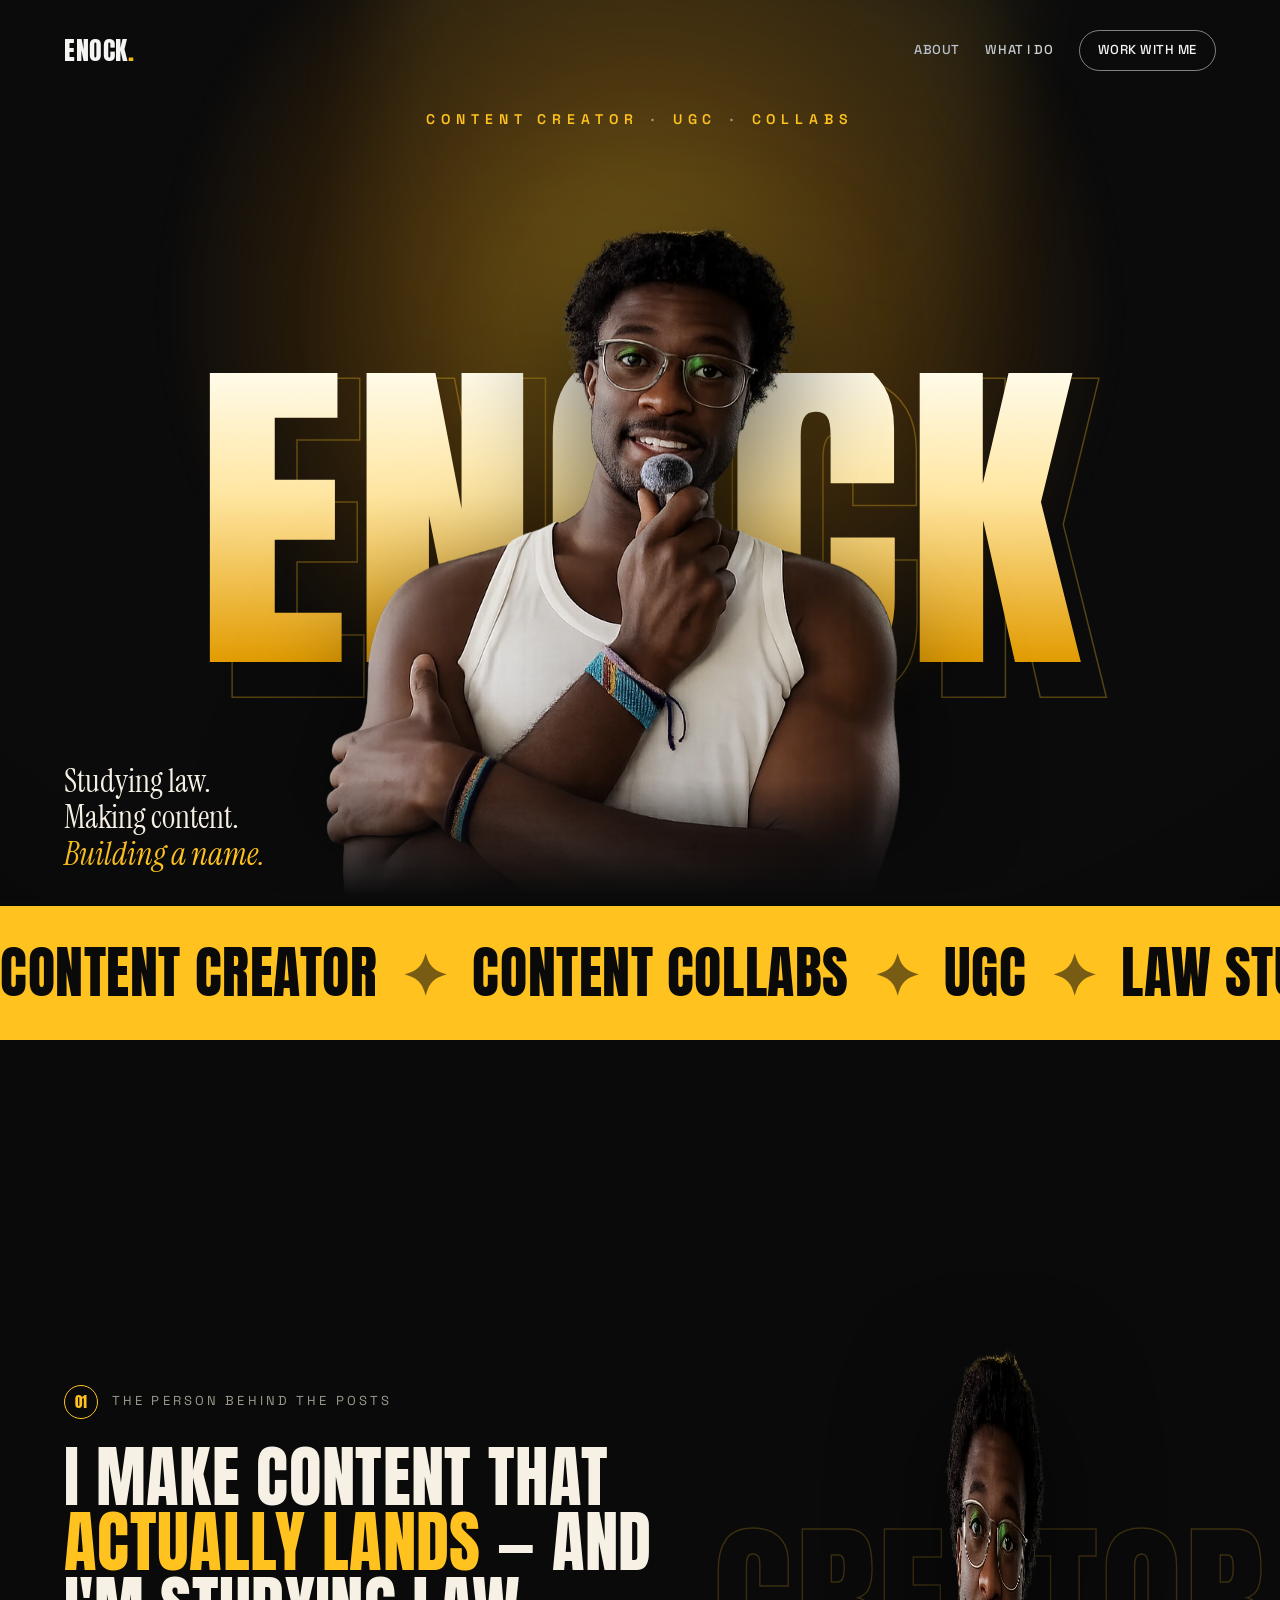
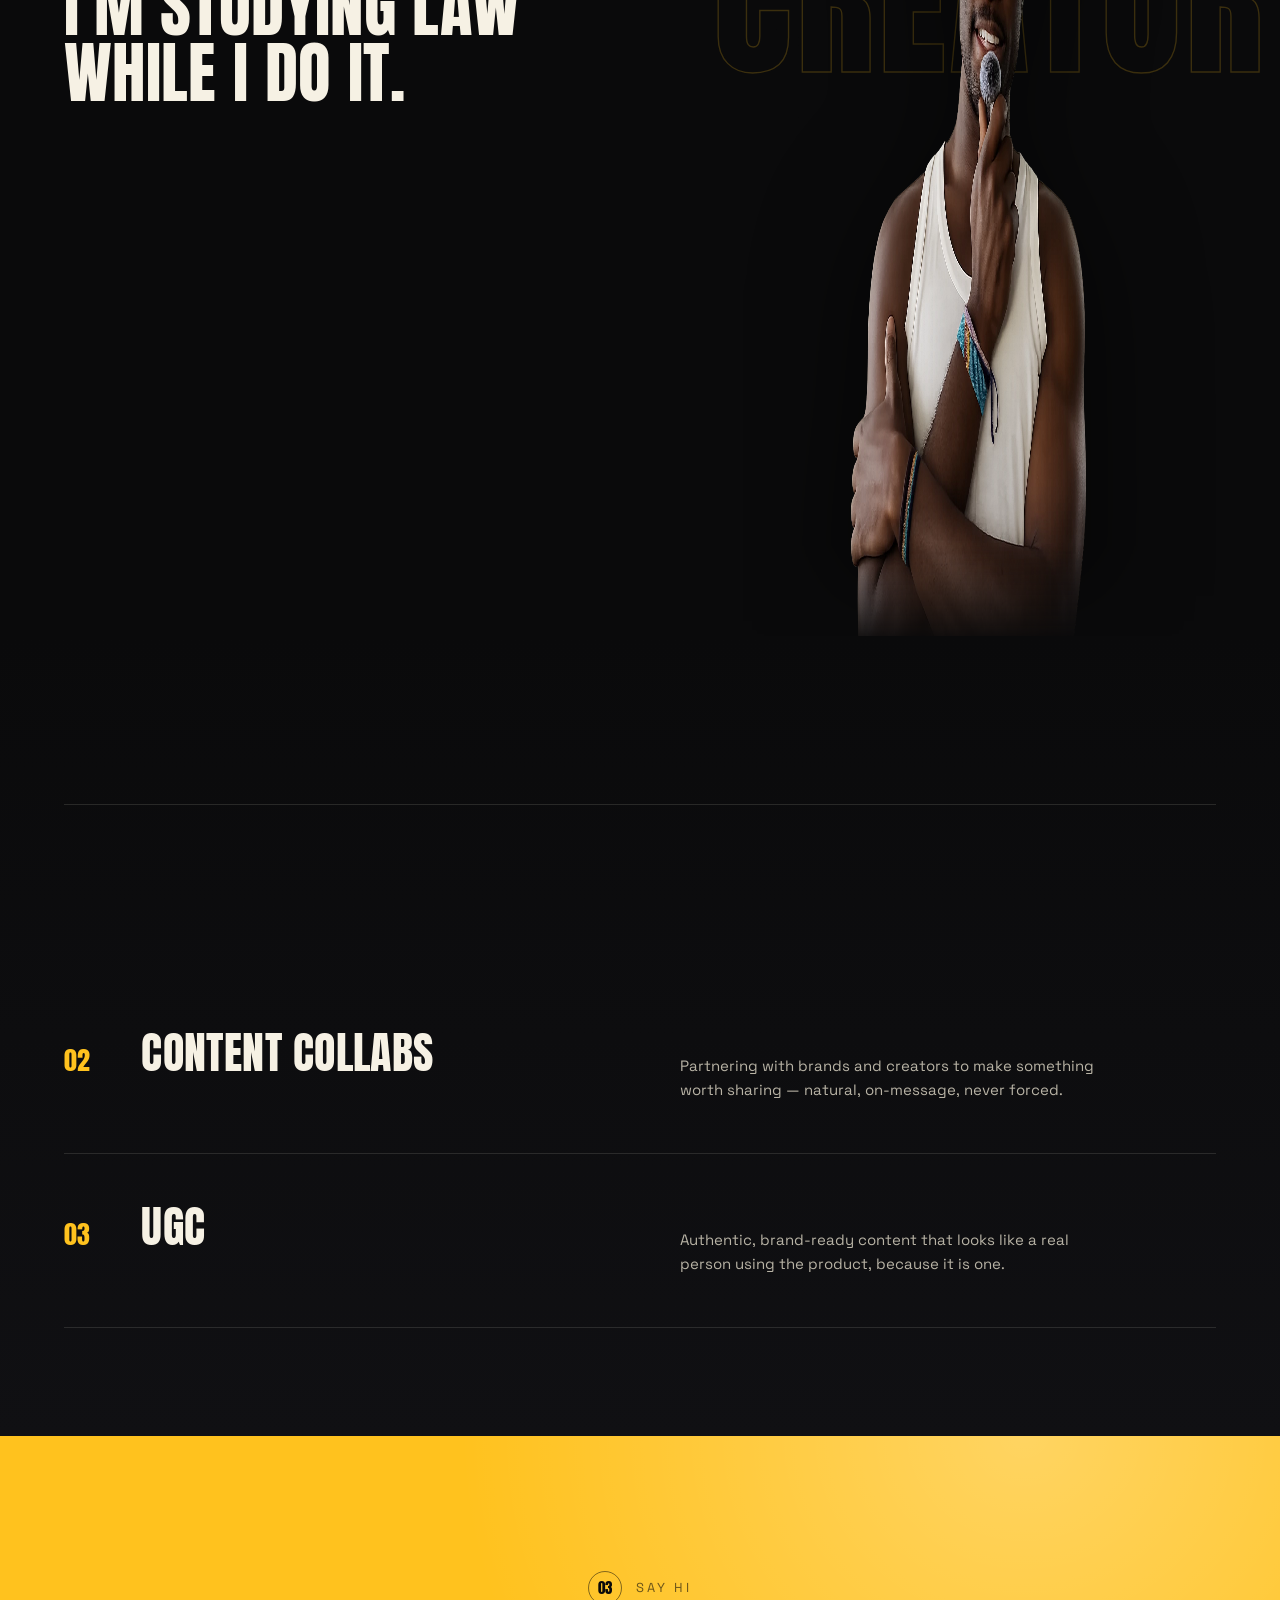
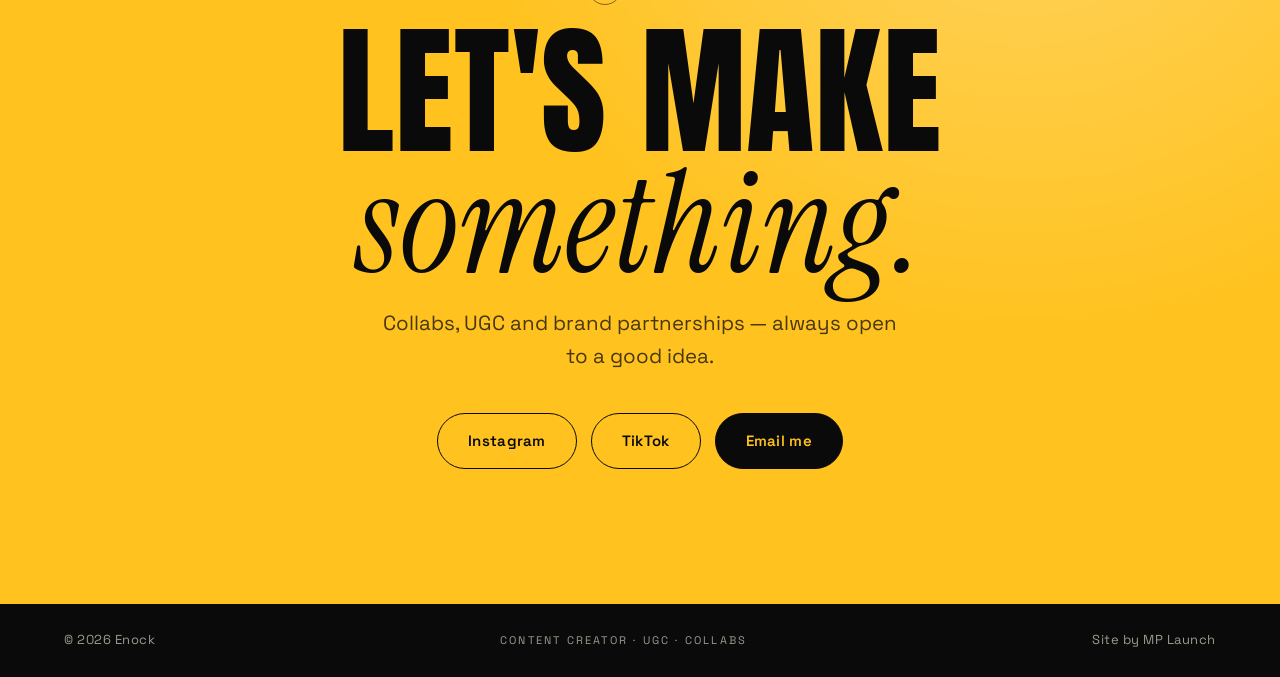
==== index.html @ 8fc428c4 "Enock personal brand site — premium yellow, cutout-overlay hero One-page creator site (content creat" ====
<!doctype html>
<html lang="en">
<head>
  <meta charset="utf-8" />
  <meta name="viewport" content="width=device-width, initial-scale=1" />
  <title>Enock — Content Creator · UGC · Collabs</title>
  <meta name="description" content="Enock — content creator, UGC and brand collaborations. Law student by discipline, creator by instinct. Content built to stop the scroll." />
  <meta name="theme-color" content="#0A0A0B" />
  <script>
    (function(d){ d.classList.add('js');
      if (matchMedia('(prefers-reduced-motion:reduce)').matches) d.classList.add('no-motion');
    })(document.documentElement);
  </script>

  <!-- Open Graph / social preview -->
  <meta property="og:type" content="website" />
  <meta property="og:title" content="Enock — Content Creator · UGC · Collabs" />
  <meta property="og:description" content="Law student by discipline. Creator by instinct. Content built to stop the scroll." />
  <meta property="og:image" content="assets/og.jpg" />
  <meta name="twitter:card" content="summary_large_image" />
  <meta name="twitter:title" content="Enock — Content Creator · UGC · Collabs" />
  <meta name="twitter:description" content="Law student by discipline. Creator by instinct." />
  <meta name="twitter:image" content="assets/og.jpg" />

  <link rel="icon" href="data:image/svg+xml,%3Csvg xmlns='http://www.w3.org/2000/svg' viewBox='0 0 100 100'%3E%3Crect width='100' height='100' rx='22' fill='%23FFC21E'/%3E%3Ctext x='50' y='74' font-family='Arial Black,Arial' font-size='68' font-weight='900' text-anchor='middle' fill='%230A0A0B'%3EE%3C/text%3E%3C/svg%3E" />

  <link rel="stylesheet" href="styles.css" />
</head>
<body>
  <!-- grain + vignette overlays -->
  <div class="grain" aria-hidden="true"></div>
  <div class="vignette" aria-hidden="true"></div>
  <div class="cursor-glow" aria-hidden="true"></div>

  <!-- NAV -->
  <header class="nav">
    <a class="nav__brand" href="#top" aria-label="Enock — home">Enock<span>.</span></a>
    <nav class="nav__links" aria-label="Primary">
      <a href="#about">About</a>
      <a href="#work">What I do</a>
      <a href="#contact" class="nav__cta">Work with me</a>
    </nav>
  </header>

  <main id="top">

    <!-- HERO -->
    <section class="hero" aria-label="Intro">
      <div class="hero__glow" aria-hidden="true"></div>
      <div class="hero__shaft" aria-hidden="true"></div>

      <p class="hero__kicker" data-reveal>Content Creator <i>·</i> UGC <i>·</i> Collabs</p>

      <div class="hero__stage">
        <h1 class="hero__name" aria-label="Enock">
          <span class="hero__name-echo" aria-hidden="true">ENOCK</span>
          <span class="hero__name-main">ENOCK</span>
        </h1>
        <img class="hero__cut" src="assets/enock.webp" alt="Enock, content creator, holding a microphone"
             width="1536" height="1024" fetchpriority="high" decoding="async" />
      </div>

      <div class="hero__foot">
        <p class="hero__tag" data-reveal>
          Studying law. Making content.<br /><em>Building a name.</em>
        </p>
        <a class="hero__scroll" href="#about" data-reveal>
          <span>Scroll</span>
          <svg viewBox="0 0 24 40" fill="none" aria-hidden="true"><rect x="1" y="1" width="22" height="38" rx="11" stroke="currentColor" stroke-width="1.5"/><circle class="hero__scroll-dot" cx="12" cy="11" r="3" fill="currentColor"/></svg>
        </a>
      </div>
    </section>

    <!-- MARQUEE BAND (full yellow) -->
    <section class="band" aria-hidden="true">
      <div class="band__track">
        <span>Content Creator <b>✦</b> Content Collabs <b>✦</b> UGC <b>✦</b> Law Student <b>✦</b> </span>
        <span>Content Creator <b>✦</b> Content Collabs <b>✦</b> UGC <b>✦</b> Law Student <b>✦</b> </span>
      </div>
    </section>

    <!-- ABOUT -->
    <section class="about" id="about">
      <div class="about__inner">
        <div class="about__copy">
          <p class="eyebrow" data-reveal><span>01</span> The person behind the posts</p>
          <h2 class="h-lead" data-reveal>
            I make content that <span class="hl">actually lands</span> — and I'm studying law while I do it.
          </h2>
          <p class="about__text" data-reveal>
            Short-form that gets watched to the end. Collabs that feel like a genuine
            recommendation, not an ad. UGC that looks native to the feed. That's the lane.
          </p>
          <p class="about__text" data-reveal>
            The law degree keeps me sharp on the detail; the camera keeps it human. Together
            that's a creator who takes the work seriously and still knows how to keep it fun.
          </p>
        </div>

        <div class="about__visual" aria-hidden="true">
          <span class="about__ghost">CREATOR</span>
          <img class="about__cut" src="assets/enock.webp" alt="" width="1536" height="1024" loading="lazy" decoding="async" />
        </div>
      </div>
    </section>

    <!-- WHAT I DO -->
    <section class="work" id="work">
      <p class="eyebrow eyebrow--center" data-reveal><span>02</span> What I do</p>
      <div class="work__list">
        <article class="work__item" data-reveal>
          <span class="work__no">01</span>
          <h3>Content Creation</h3>
          <p>Short-form built to be watched to the end — hook, pace and payoff that fit the platform, not fight it.</p>
        </article>
        <article class="work__item" data-reveal>
          <span class="work__no">02</span>
          <h3>Content Collabs</h3>
          <p>Partnering with brands and creators to make something worth sharing — natural, on-message, never forced.</p>
        </article>
        <article class="work__item" data-reveal>
          <span class="work__no">03</span>
          <h3>UGC</h3>
          <p>Authentic, brand-ready content that looks like a real person using the product, because it is one.</p>
        </article>
      </div>
    </section>

    <!-- CONTACT / CTA -->
    <section class="cta" id="contact">
      <div class="cta__inner">
        <p class="eyebrow eyebrow--dark" data-reveal><span>03</span> Say hi</p>
        <h2 class="cta__head" data-reveal>Let's make<br /><em>something.</em></h2>
        <p class="cta__sub" data-reveal>Collabs, UGC and brand partnerships — always open to a good idea.</p>
        <div class="cta__links" data-reveal>
          <a href="#" data-social="instagram" class="btn">Instagram</a>
          <a href="#" data-social="tiktok" class="btn">TikTok</a>
          <a href="#" data-social="email" class="btn btn--solid">Email me</a>
        </div>
      </div>
    </section>
  </main>

  <footer class="foot">
    <span>© 2026 Enock</span>
    <span class="foot__mid">Content Creator · UGC · Collabs</span>
    <a href="https://mplaunch.com.au" target="_blank" rel="noopener">Site by MP Launch</a>
  </footer>

  <script src="assets/vendor/lenis.min.js" defer></script>
  <script src="assets/vendor/gsap.min.js" defer></script>
  <script src="assets/vendor/ScrollTrigger.min.js" defer></script>
  <script src="main.js" defer></script>
</body>
</html>
---- styles.css ----
/* ============================================================
   ENOCK — personal brand · premium yellow
   ============================================================ */
@font-face{ font-family:"Anton"; font-style:normal; font-weight:400; font-display:swap;
  src:url("assets/fonts/anton-400.woff2") format("woff2"); }
@font-face{ font-family:"Space Grotesk"; font-style:normal; font-weight:400; font-display:swap;
  src:url("assets/fonts/spacegrotesk-400.woff2") format("woff2"); }
@font-face{ font-family:"Space Grotesk"; font-style:normal; font-weight:500; font-display:swap;
  src:url("assets/fonts/spacegrotesk-500.woff2") format("woff2"); }
@font-face{ font-family:"Space Grotesk"; font-style:normal; font-weight:600; font-display:swap;
  src:url("assets/fonts/spacegrotesk-600.woff2") format("woff2"); }
@font-face{ font-family:"Space Grotesk"; font-style:normal; font-weight:700; font-display:swap;
  src:url("assets/fonts/spacegrotesk-700.woff2") format("woff2"); }
@font-face{ font-family:"Instrument Serif"; font-style:normal; font-weight:400; font-display:swap;
  src:url("assets/fonts/instrumentserif-400.woff2") format("woff2"); }
@font-face{ font-family:"Instrument Serif"; font-style:italic; font-weight:400; font-display:swap;
  src:url("assets/fonts/instrumentserif-400-italic.woff2") format("woff2"); }

:root{
  --ink:      #0A0A0B;
  --ink-2:    #101013;
  --ink-3:    #17171b;
  --yellow:   #FFC21E;   /* premium gold-yellow */
  --yellow-2: #FFB300;
  --yellow-deep:#E29A00;
  --yellow-bright:#FFD84D;
  --cream:    #F6F1E4;
  --muted:    #9d998c;
  --line:     rgba(246,241,228,.12);

  --edge: clamp(20px, 5vw, 80px);
  --maxw: 1320px;

  --ease: cubic-bezier(.22,.61,.36,1);
}

*{ box-sizing:border-box; margin:0; padding:0; }
html{ -webkit-text-size-adjust:100%; }
html, body{ background:var(--ink); color:var(--cream); }
body{
  font-family:"Space Grotesk", system-ui, sans-serif;
  font-size:clamp(15px,1.05vw,17px);
  line-height:1.6;
  overflow-x:hidden;
  -webkit-font-smoothing:antialiased;
  text-rendering:optimizeLegibility;
}
img{ max-width:100%; display:block; }
a{ color:inherit; text-decoration:none; }
::selection{ background:var(--yellow); color:var(--ink); }

/* Lenis */
html.lenis, html.lenis body{ height:auto; }
.lenis.lenis-smooth{ scroll-behavior:auto !important; }
.lenis.lenis-stopped{ overflow:clip; }

/* ---------- overlays ---------- */
.grain{
  position:fixed; inset:0; z-index:60; pointer-events:none;
  opacity:.06; mix-blend-mode:overlay;
  background-image:url("data:image/svg+xml,%3Csvg xmlns='http://www.w3.org/2000/svg' width='160' height='160'%3E%3Cfilter id='n'%3E%3CfeTurbulence type='fractalNoise' baseFrequency='.85' numOctaves='2' stitchTiles='stitch'/%3E%3C/filter%3E%3Crect width='100%25' height='100%25' filter='url(%23n)'/%3E%3C/svg%3E");
}
.vignette{
  position:fixed; inset:0; z-index:59; pointer-events:none;
  background:radial-gradient(120% 120% at 50% 40%, transparent 55%, rgba(0,0,0,.55) 100%);
}
.cursor-glow{
  position:fixed; top:0; left:0; z-index:58; pointer-events:none;
  width:26px; height:26px; margin:-13px 0 0 -13px; border-radius:50%;
  background:radial-gradient(circle, rgba(255,194,30,.55), transparent 70%);
  opacity:0; transition:opacity .4s ease; will-change:transform;
}

/* ---------- NAV ---------- */
.nav{
  position:fixed; top:0; left:0; right:0; z-index:50;
  display:flex; align-items:center; justify-content:space-between;
  padding:clamp(16px,2.4vw,30px) var(--edge);
  mix-blend-mode:difference;
}
.nav__brand{
  font-family:"Anton",sans-serif; font-size:clamp(20px,2vw,26px);
  letter-spacing:.02em; text-transform:uppercase; color:#fff;
}
.nav__brand span{ color:var(--yellow); }
.nav__links{ display:flex; align-items:center; gap:clamp(16px,2vw,34px); }
.nav__links a{
  font-size:13px; font-weight:500; letter-spacing:.04em; color:#fff;
  text-transform:uppercase; opacity:.85; transition:opacity .3s;
}
.nav__links a:hover{ opacity:1; }
.nav__cta{
  border:1px solid rgba(255,255,255,.5); border-radius:100px;
  padding:9px 18px !important; opacity:1 !important;
}
@media (max-width:640px){
  .nav{ padding-left:18px; padding-right:18px; }
  .nav__links a:not(.nav__cta){ display:none; }
  .nav__cta{ padding:7px 15px !important; font-size:11px; }
}

/* ============================================================
   HERO
   ============================================================ */
.hero{
  position:relative; min-height:100svh;
  display:flex; flex-direction:column; align-items:center;
  padding:clamp(90px,12vh,140px) var(--edge) 0;
  overflow:hidden; isolation:isolate;
}
.hero__glow{
  position:absolute; z-index:0; top:34%; left:50%;
  width:min(1100px,120vw); aspect-ratio:1; transform:translate(-50%,-50%);
  background:radial-gradient(circle at 50% 50%,
      rgba(255,194,30,.42) 0%, rgba(255,150,0,.18) 32%, transparent 62%);
  filter:blur(10px); will-change:transform;
}
.hero__shaft{
  position:absolute; z-index:0; top:-10%; left:50%; transform:translateX(-50%) rotate(8deg);
  width:min(620px,70vw); height:120%;
  background:linear-gradient(to bottom, rgba(255,216,77,.10), transparent 70%);
  filter:blur(40px);
}
.hero__kicker{
  position:relative; z-index:6; text-align:center;
  font-size:clamp(11px,1.15vw,14px); letter-spacing:.42em; text-transform:uppercase;
  color:var(--yellow); font-weight:600;
}
.hero__kicker i{ color:var(--muted); font-style:normal; margin:0 .2em; }

/* stage holds the overlap of name + cutout */
.hero__stage{
  position:relative; z-index:2; flex:1; width:100%; max-width:var(--maxw);
  display:flex; align-items:flex-end; justify-content:center;
}
.hero__name{
  position:absolute; z-index:1; inset:0;
  display:grid; place-content:center; text-align:center;
  font-family:"Anton",sans-serif; font-weight:400;
  font-size:clamp(6rem,29vw,25rem); line-height:.78; letter-spacing:.01em;
  white-space:nowrap; pointer-events:none;
}
.hero__name > span{ grid-area:1/1; }
.hero__name-main{
  background:linear-gradient(180deg,#fffbe9 0%, #ffe6a0 42%, var(--yellow-deep) 100%);
  -webkit-background-clip:text; background-clip:text; color:transparent;
}
.hero__name-echo{
  z-index:-1; color:transparent;
  -webkit-text-stroke:1.5px rgba(255,194,30,.30);
  translate:.06em .06em;
}
.hero__cut{
  position:relative; z-index:2; height:min(86svh,780px); width:auto;
  filter:drop-shadow(0 40px 60px rgba(0,0,0,.6));
  -webkit-mask-image:linear-gradient(to bottom, #000 84%, transparent 99%);
          mask-image:linear-gradient(to bottom, #000 84%, transparent 99%);
  will-change:transform;
}

.hero__foot{
  position:absolute; z-index:6; left:0; right:0; bottom:clamp(20px,3.5vh,42px);
  padding:0 var(--edge);
  display:flex; align-items:flex-end; justify-content:space-between; gap:20px;
}
.hero__tag{
  font-family:"Instrument Serif",serif; font-size:clamp(20px,2.5vw,32px);
  line-height:1.15; color:var(--cream); max-width:14ch;
}
.hero__tag em{ color:var(--yellow); font-style:italic; }
.hero__scroll{
  display:flex; flex-direction:column; align-items:center; gap:10px;
  font-size:11px; letter-spacing:.3em; text-transform:uppercase; color:var(--muted);
}
.hero__scroll svg{ width:22px; height:38px; color:var(--yellow); }
.hero__scroll-dot{ animation:scrolldot 1.8s var(--ease) infinite; }
@keyframes scrolldot{ 0%{transform:translateY(0);opacity:1} 70%{transform:translateY(12px);opacity:0} 100%{opacity:0} }
@media (max-width:640px){ .hero__tag{ font-size:20px; } .hero__scroll span{ display:none; } }

/* ============================================================
   MARQUEE BAND
   ============================================================ */
.band{
  position:relative; z-index:3; background:var(--yellow); color:var(--ink);
  padding:clamp(14px,2vw,22px) 0; overflow:hidden;
  border-top:2px solid var(--ink); border-bottom:2px solid var(--ink);
}
.band__track{ display:flex; width:max-content; animation:marq 26s linear infinite; }
.band__track span{
  font-family:"Anton",sans-serif; font-size:clamp(26px,4.4vw,58px);
  text-transform:uppercase; letter-spacing:.01em; padding-right:.35em; white-space:nowrap;
}
.band__track b{ color:var(--ink); opacity:.55; margin:0 .18em; }
@keyframes marq{ to{ transform:translateX(-50%); } }
.band:hover .band__track{ animation-play-state:paused; }

/* ============================================================
   shared type
   ============================================================ */
.eyebrow{
  display:flex; align-items:center; gap:14px;
  font-size:13px; letter-spacing:.24em; text-transform:uppercase; color:var(--muted);
  margin-bottom:26px;
}
.eyebrow span{
  font-family:"Anton",sans-serif; font-size:15px; letter-spacing:0;
  color:var(--yellow); border:1px solid var(--yellow); border-radius:50%;
  width:34px; height:34px; display:grid; place-items:center;
}
.eyebrow--center{ justify-content:center; }
.eyebrow--dark{ color:rgba(10,10,11,.6); }
.eyebrow--dark span{ color:var(--ink); border-color:rgba(10,10,11,.5); }

.h-lead{
  font-family:"Anton",sans-serif; font-weight:400;
  font-size:clamp(2.4rem,5.2vw,5rem); line-height:.98; letter-spacing:.005em;
  text-transform:uppercase;
}
.hl{ color:var(--yellow); }

/* ============================================================
   ABOUT
   ============================================================ */
.about{ position:relative; padding:clamp(70px,11vh,140px) var(--edge); background:var(--ink); overflow:hidden; }
.about__inner{
  max-width:var(--maxw); margin:0 auto;
  display:grid; grid-template-columns:1.12fr .88fr; gap:clamp(30px,6vw,80px); align-items:center;
}
.about__text{ color:#c9c4b6; max-width:46ch; margin-top:22px; font-size:clamp(15px,1.15vw,18px); }
.about__visual{
  position:relative; display:flex; align-items:flex-end; justify-content:center;
  min-height:clamp(420px,46vw,600px);
}
.about__ghost{
  position:absolute; z-index:0; top:50%; left:50%; transform:translate(-48%,-64%);
  font-family:"Anton",sans-serif; font-size:clamp(4.5rem,13vw,11rem); color:transparent;
  -webkit-text-stroke:1.4px rgba(255,194,30,.20); text-transform:uppercase;
  letter-spacing:.02em; white-space:nowrap;
}
.about__cut{
  position:relative; z-index:1; width:min(112%,520px); margin-bottom:-6%;
  filter:drop-shadow(0 34px 55px rgba(0,0,0,.6));
  -webkit-mask-image:linear-gradient(to bottom,#000 90%,transparent);
          mask-image:linear-gradient(to bottom,#000 90%,transparent);
}
@media (max-width:820px){
  .about__inner{ grid-template-columns:1fr; gap:0; }
  .about__visual{ order:-1; min-height:clamp(320px,80vw,430px); }
  .about__ghost{ transform:translate(-50%,-64%); }
  .about__cut{ width:min(74%,320px); margin-bottom:-2%; }
}

/* ============================================================
   WHAT I DO
   ============================================================ */
.work{ padding:clamp(80px,12vh,150px) var(--edge); background:linear-gradient(180deg,var(--ink),var(--ink-2)); }
.work__list{ max-width:var(--maxw); margin:0 auto; border-top:1px solid var(--line); }
.work__item{
  display:grid; grid-template-columns:auto 1fr 1.1fr; gap:clamp(18px,4vw,60px); align-items:baseline;
  padding:clamp(28px,4vw,52px) 0; border-bottom:1px solid var(--line);
  transition:background .4s var(--ease), padding-left .4s var(--ease);
}
.work__item:hover{ padding-left:14px; background:linear-gradient(90deg,rgba(255,194,30,.06),transparent 60%); }
.work__no{ font-family:"Anton",sans-serif; font-size:clamp(20px,2vw,26px); color:var(--yellow); }
.work__item h3{
  font-family:"Anton",sans-serif; font-weight:400; text-transform:uppercase;
  font-size:clamp(1.7rem,3.4vw,3rem); line-height:1; letter-spacing:.01em;
}
.work__item p{ color:#b8b3a5; max-width:44ch; }
@media (max-width:720px){
  .work__item{ grid-template-columns:auto 1fr; }
  .work__item p{ grid-column:1/-1; }
}

/* ============================================================
   CTA
   ============================================================ */
.cta{ position:relative; background:var(--yellow); color:var(--ink); padding:clamp(90px,15vh,190px) var(--edge); overflow:hidden; }
.cta::before{
  content:""; position:absolute; inset:0; z-index:0; opacity:.5;
  background:radial-gradient(80% 120% at 80% 0%, rgba(255,255,255,.6), transparent 55%);
}
.cta__inner{ position:relative; z-index:1; max-width:var(--maxw); margin:0 auto; text-align:center; }
.cta__inner .eyebrow{ justify-content:center; }
.cta__head{
  font-family:"Anton",sans-serif; font-weight:400; text-transform:uppercase;
  font-size:clamp(3rem,11vw,10rem); line-height:.86; letter-spacing:.005em; margin-bottom:22px;
}
.cta__head em{ font-family:"Instrument Serif",serif; font-style:italic; text-transform:none; color:var(--ink); }
.cta__sub{ font-size:clamp(16px,1.6vw,21px); color:rgba(10,10,11,.75); max-width:40ch; margin:0 auto 40px; }
.cta__links{ display:flex; flex-wrap:wrap; gap:14px; justify-content:center; }
.btn{
  font-weight:600; font-size:15px; letter-spacing:.02em;
  padding:15px 30px; border-radius:100px; border:1.5px solid var(--ink);
  transition:transform .3s var(--ease), background .3s, color .3s;
}
.btn:hover{ transform:translateY(-3px); background:var(--ink); color:var(--yellow); }
.btn--solid{ background:var(--ink); color:var(--yellow); }
.btn--solid:hover{ background:var(--ink-3); }

/* ============================================================
   FOOTER
   ============================================================ */
.foot{
  display:flex; align-items:center; justify-content:space-between; flex-wrap:wrap; gap:10px;
  padding:26px var(--edge); background:var(--ink); color:var(--muted);
  font-size:13px; letter-spacing:.04em;
}
.foot__mid{ text-transform:uppercase; letter-spacing:.2em; font-size:11px; }
.foot a:hover{ color:var(--yellow); }

/* ============================================================
   REVEAL (JS-only; content visible without JS)
   ============================================================ */
.js [data-reveal]{ opacity:0; transform:translateY(26px); }
.js [data-reveal].is-in{
  opacity:1; transform:none;
  transition:opacity .9s var(--ease), transform .9s var(--ease);
}
.js .hero__cut{ opacity:0; }        /* revealed by JS load-in */
.no-motion [data-reveal],
.no-motion .hero__cut{ opacity:1 !important; transform:none !important; }

@media (prefers-reduced-motion:reduce){
  *{ animation-duration:.001ms !important; animation-iteration-count:1 !important; }
  .js [data-reveal], .js .hero__cut{ opacity:1 !important; transform:none !important; }
  .band__track{ animation:none; }
}
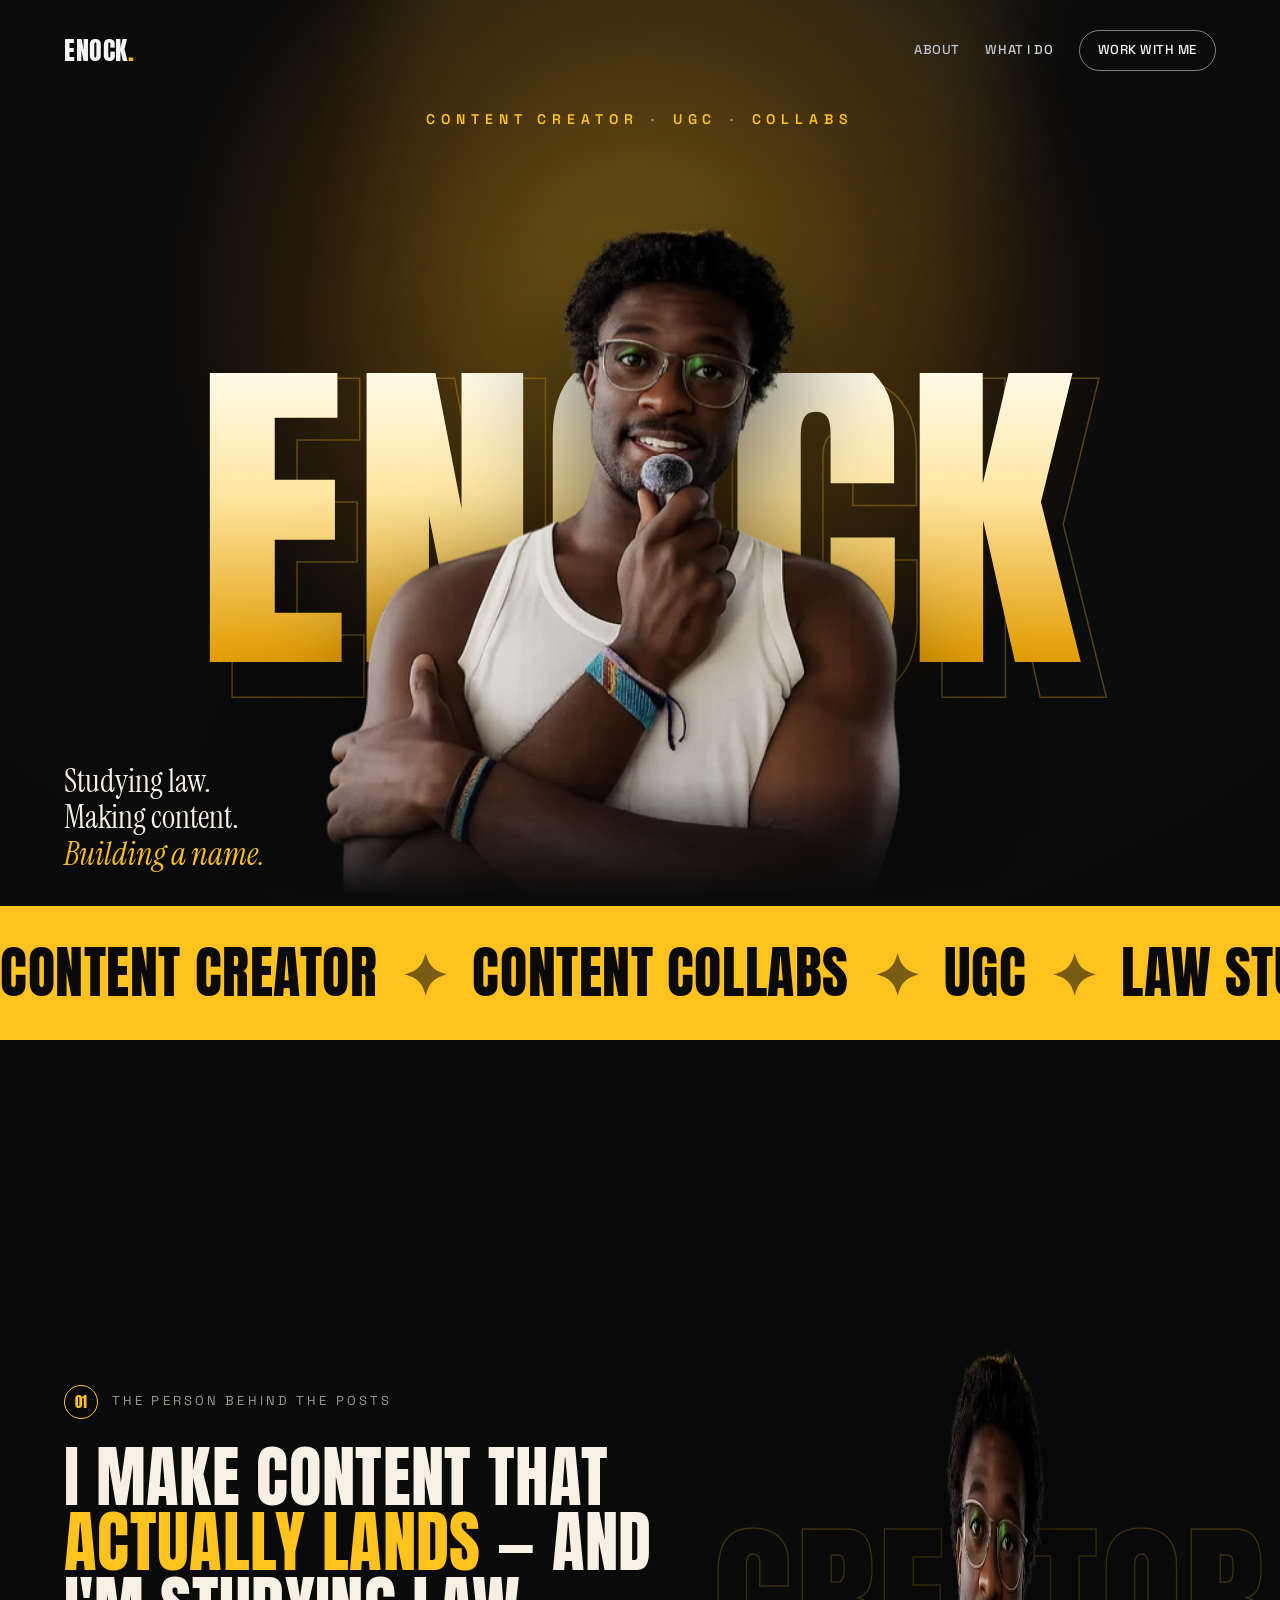
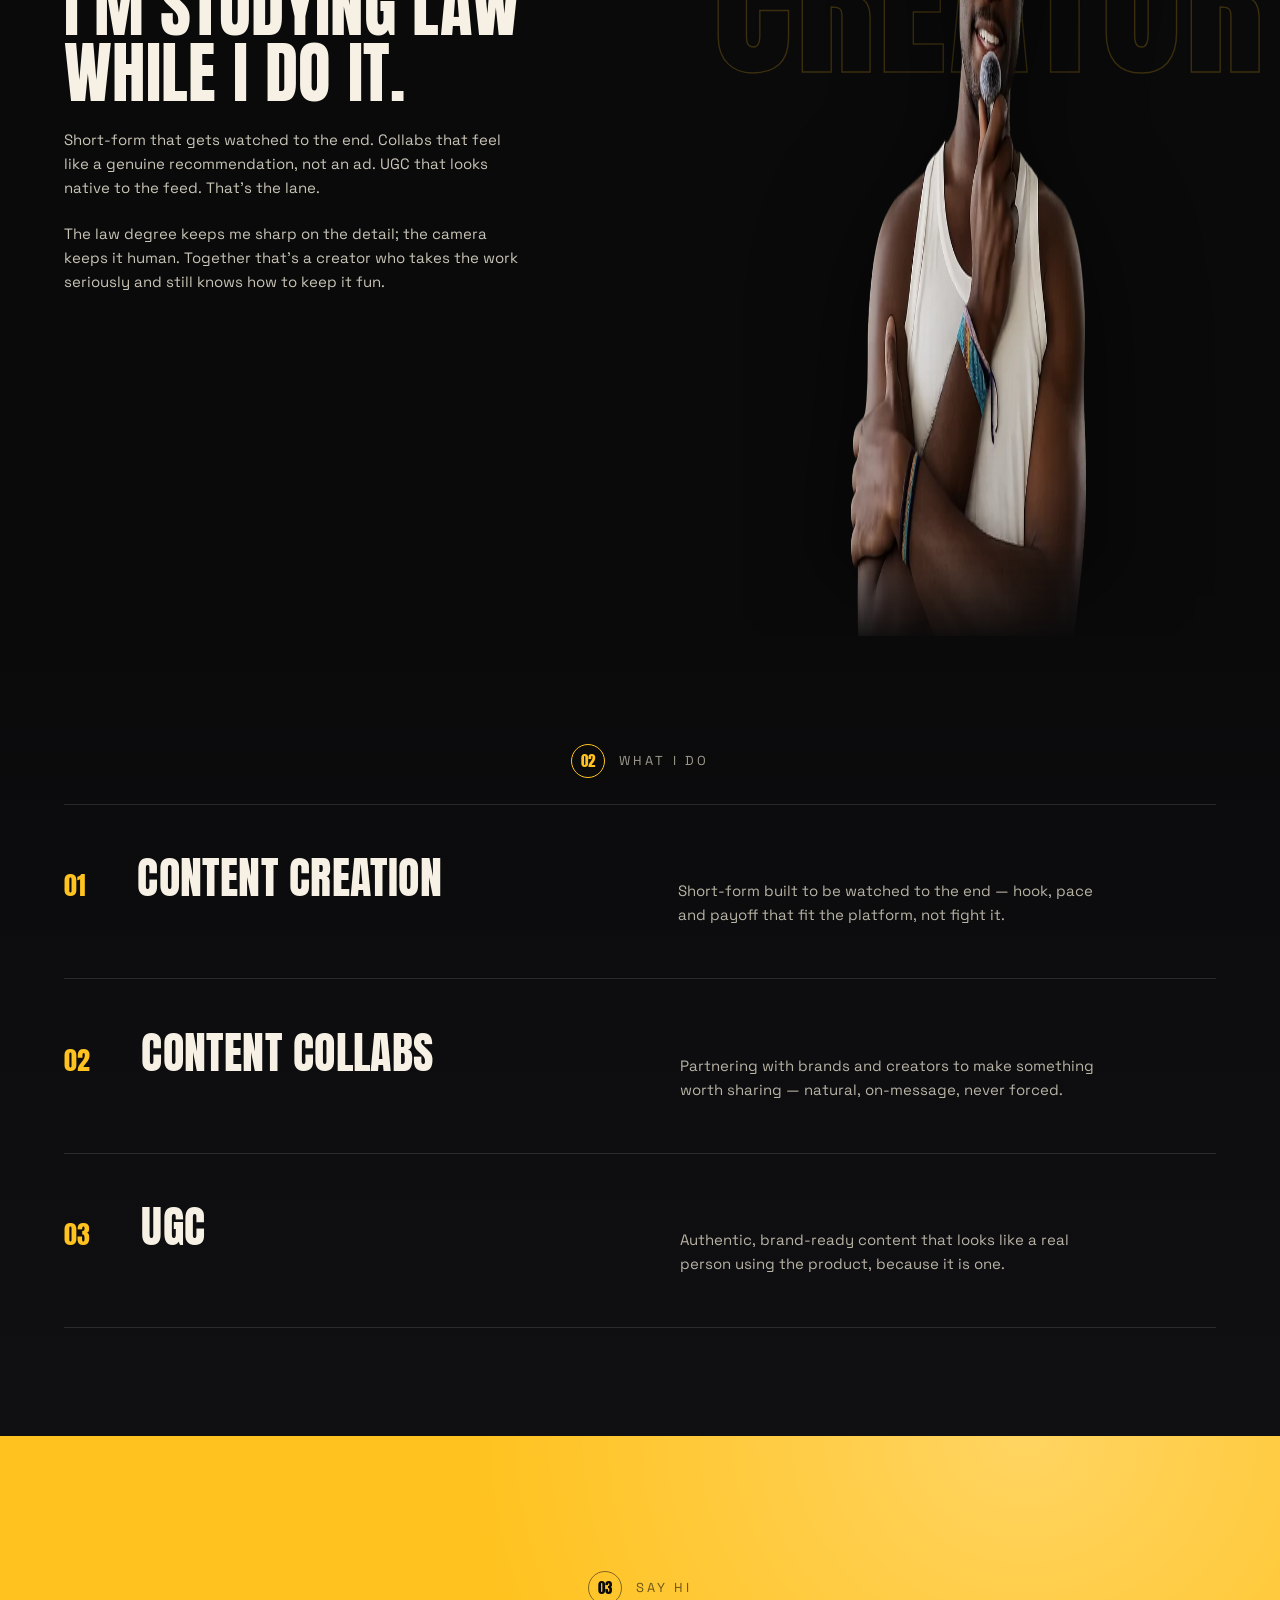
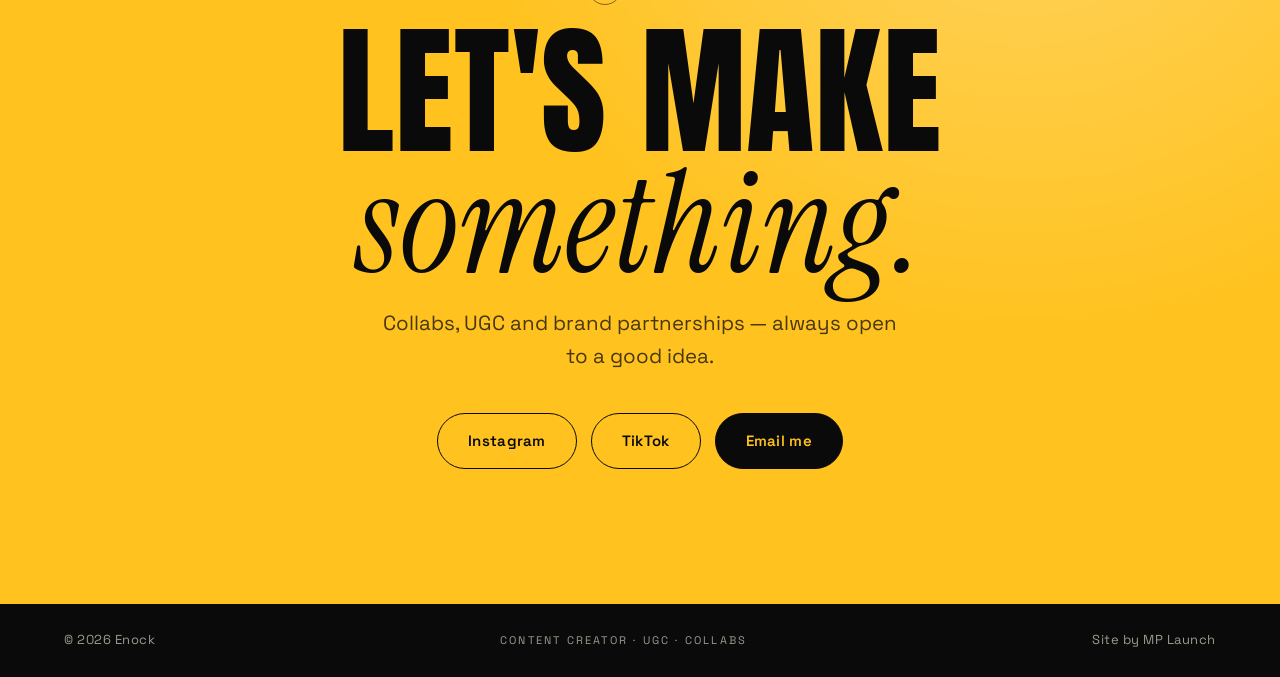
==== commit e8623fd9: "Responsive hero/about images (srcset + mobile webp); drop unused PNG; mobile nav fit Co-Authored-By:" ====
--- a/index.html
+++ b/index.html
@@ -56,7 +56,10 @@
           <span class="hero__name-echo" aria-hidden="true">ENOCK</span>
           <span class="hero__name-main">ENOCK</span>
         </h1>
-        <img class="hero__cut" src="assets/enock.webp" alt="Enock, content creator, holding a microphone"
+        <img class="hero__cut" src="assets/enock.webp"
+             srcset="assets/enock-mobile.webp 900w, assets/enock.webp 1536w"
+             sizes="(max-width:640px) 92vw, 780px"
+             alt="Enock, content creator, holding a microphone"
              width="1536" height="1024" fetchpriority="high" decoding="async" />
       </div>
 
@@ -99,7 +102,10 @@
 
         <div class="about__visual" aria-hidden="true">
           <span class="about__ghost">CREATOR</span>
-          <img class="about__cut" src="assets/enock.webp" alt="" width="1536" height="1024" loading="lazy" decoding="async" />
+          <img class="about__cut" src="assets/enock.webp"
+               srcset="assets/enock-mobile.webp 900w, assets/enock.webp 1536w"
+               sizes="(max-width:820px) 74vw, 520px"
+               alt="" width="1536" height="1024" loading="lazy" decoding="async" />
         </div>
       </div>
     </section>
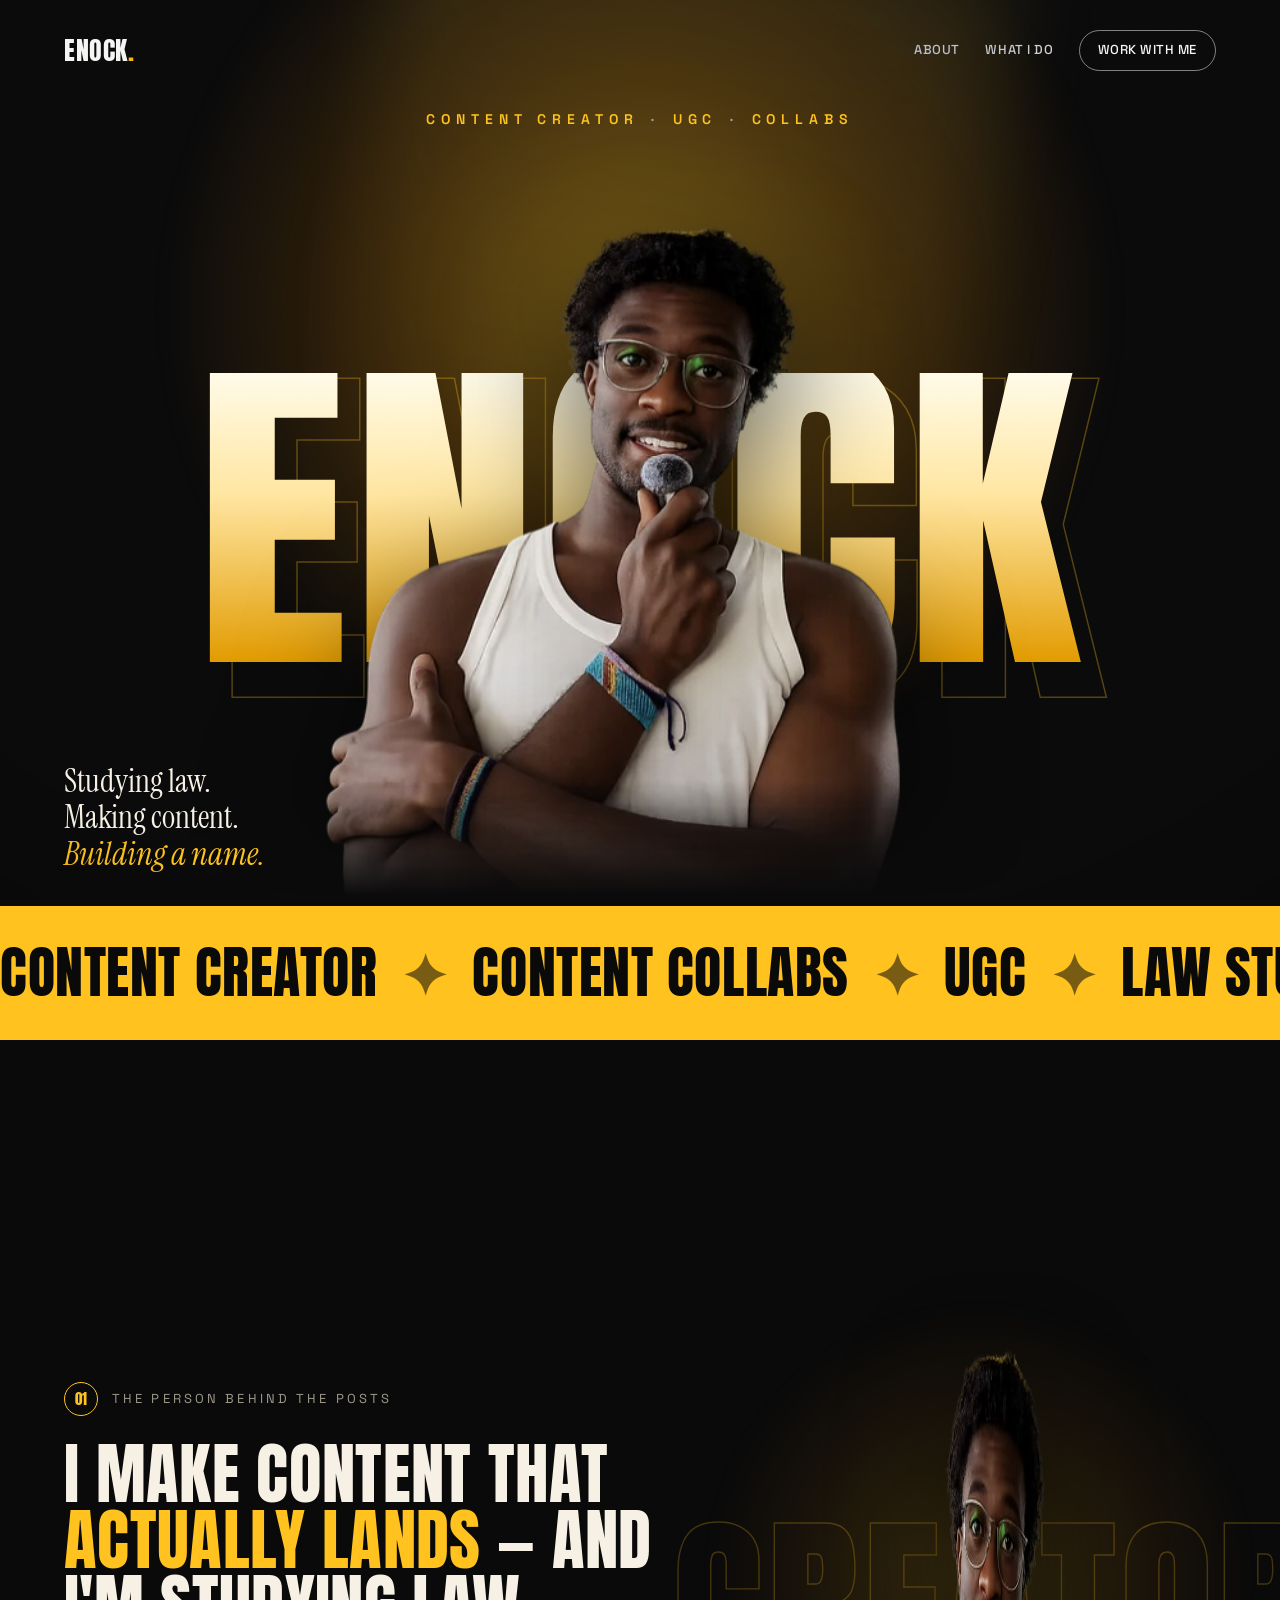
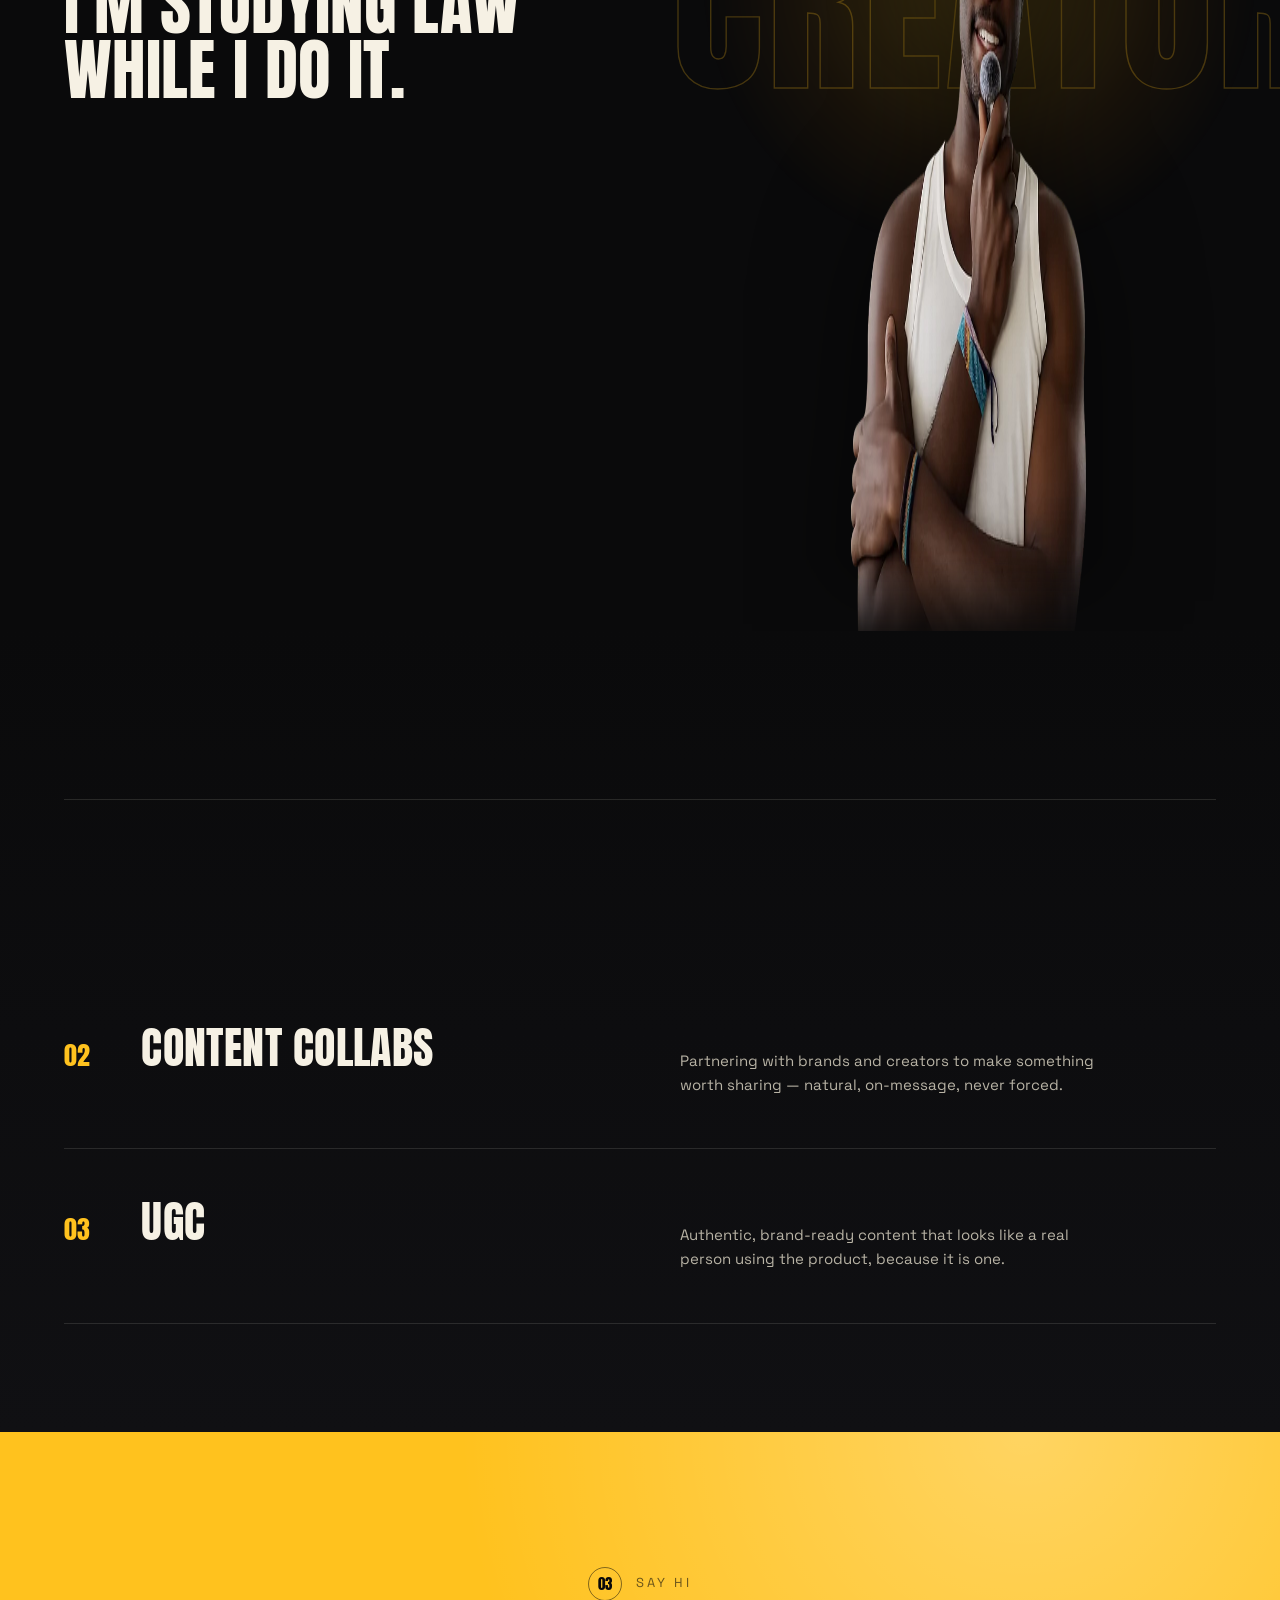
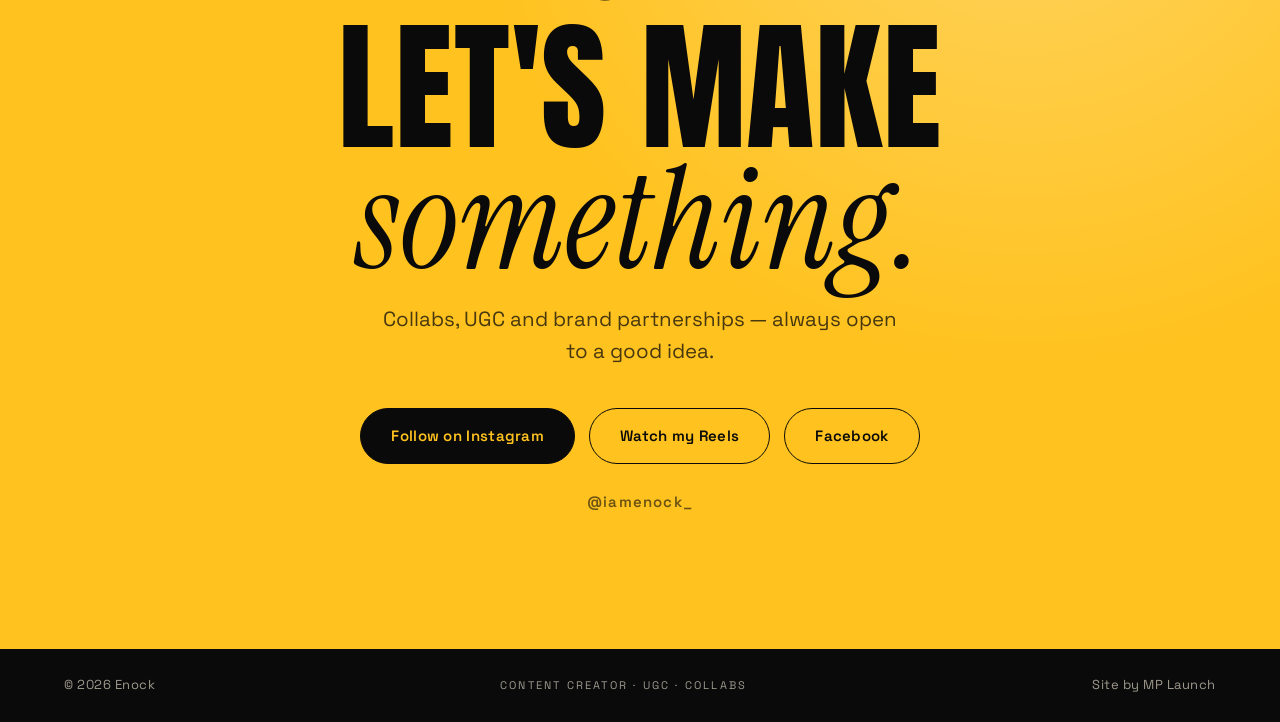
==== commit 85ab09f8: "About: bigger grounded portrait on a gold glow (fix skinny float); wire real socials - About cutout " ====
--- a/index.html
+++ b/index.html
@@ -139,10 +139,11 @@
         <h2 class="cta__head" data-reveal>Let's make<br /><em>something.</em></h2>
         <p class="cta__sub" data-reveal>Collabs, UGC and brand partnerships — always open to a good idea.</p>
         <div class="cta__links" data-reveal>
-          <a href="#" data-social="instagram" class="btn">Instagram</a>
-          <a href="#" data-social="tiktok" class="btn">TikTok</a>
-          <a href="#" data-social="email" class="btn btn--solid">Email me</a>
+          <a href="https://www.instagram.com/iamenock_/" target="_blank" rel="noopener" class="btn btn--solid" data-social="instagram">Follow on Instagram</a>
+          <a href="https://www.instagram.com/iamenock_/reels/" target="_blank" rel="noopener" class="btn" data-social="reels">Watch my Reels</a>
+          <a href="https://www.facebook.com/profile.php?id=100008617267566" target="_blank" rel="noopener" class="btn" data-social="facebook">Facebook</a>
         </div>
+        <p class="cta__handle" data-reveal>@iamenock_</p>
       </div>
     </section>
   </main>
--- a/styles.css
+++ b/styles.css
@@ -229,25 +229,31 @@
 .about__text{ color:#c9c4b6; max-width:46ch; margin-top:22px; font-size:clamp(15px,1.15vw,18px); }
 .about__visual{
   position:relative; display:flex; align-items:flex-end; justify-content:center;
-  min-height:clamp(420px,46vw,600px);
+  min-height:clamp(460px,50vw,640px);
+}
+.about__visual::before{                      /* soft gold glow so he's grounded, not floating */
+  content:""; position:absolute; z-index:0; left:50%; top:44%; transform:translate(-50%,-50%);
+  width:130%; max-width:720px; aspect-ratio:1;
+  background:radial-gradient(circle, rgba(255,194,30,.20), rgba(255,150,0,.06) 42%, transparent 64%);
+  filter:blur(6px);
 }
 .about__ghost{
-  position:absolute; z-index:0; top:50%; left:50%; transform:translate(-48%,-64%);
-  font-family:"Anton",sans-serif; font-size:clamp(4.5rem,13vw,11rem); color:transparent;
-  -webkit-text-stroke:1.4px rgba(255,194,30,.20); text-transform:uppercase;
+  position:absolute; z-index:0; top:50%; left:50%; transform:translate(-48%,-60%);
+  font-family:"Anton",sans-serif; font-size:clamp(5rem,15vw,13rem); color:transparent;
+  -webkit-text-stroke:1.4px rgba(255,194,30,.24); text-transform:uppercase;
   letter-spacing:.02em; white-space:nowrap;
 }
 .about__cut{
-  position:relative; z-index:1; width:min(112%,520px); margin-bottom:-6%;
-  filter:drop-shadow(0 34px 55px rgba(0,0,0,.6));
-  -webkit-mask-image:linear-gradient(to bottom,#000 90%,transparent);
-          mask-image:linear-gradient(to bottom,#000 90%,transparent);
+  position:relative; z-index:1; width:min(140%,660px); margin-bottom:-7%;
+  filter:drop-shadow(0 34px 55px rgba(0,0,0,.55));
+  -webkit-mask-image:linear-gradient(to bottom,#000 91%,transparent);
+          mask-image:linear-gradient(to bottom,#000 91%,transparent);
 }
 @media (max-width:820px){
   .about__inner{ grid-template-columns:1fr; gap:0; }
-  .about__visual{ order:-1; min-height:clamp(320px,80vw,430px); }
-  .about__ghost{ transform:translate(-50%,-64%); }
-  .about__cut{ width:min(74%,320px); margin-bottom:-2%; }
+  .about__visual{ order:-1; min-height:clamp(340px,82vw,460px); }
+  .about__ghost{ transform:translate(-50%,-60%); }
+  .about__cut{ width:min(86%,380px); margin-bottom:-2%; }
 }
 
 /* ============================================================
@@ -289,6 +295,8 @@
 .cta__head em{ font-family:"Instrument Serif",serif; font-style:italic; text-transform:none; color:var(--ink); }
 .cta__sub{ font-size:clamp(16px,1.6vw,21px); color:rgba(10,10,11,.75); max-width:40ch; margin:0 auto 40px; }
 .cta__links{ display:flex; flex-wrap:wrap; gap:14px; justify-content:center; }
+.cta__handle{ margin-top:26px; font-family:"Space Grotesk",sans-serif; font-weight:600;
+  letter-spacing:.08em; font-size:15px; color:rgba(10,10,11,.6); }
 .btn{
   font-weight:600; font-size:15px; letter-spacing:.02em;
   padding:15px 30px; border-radius:100px; border:1.5px solid var(--ink);
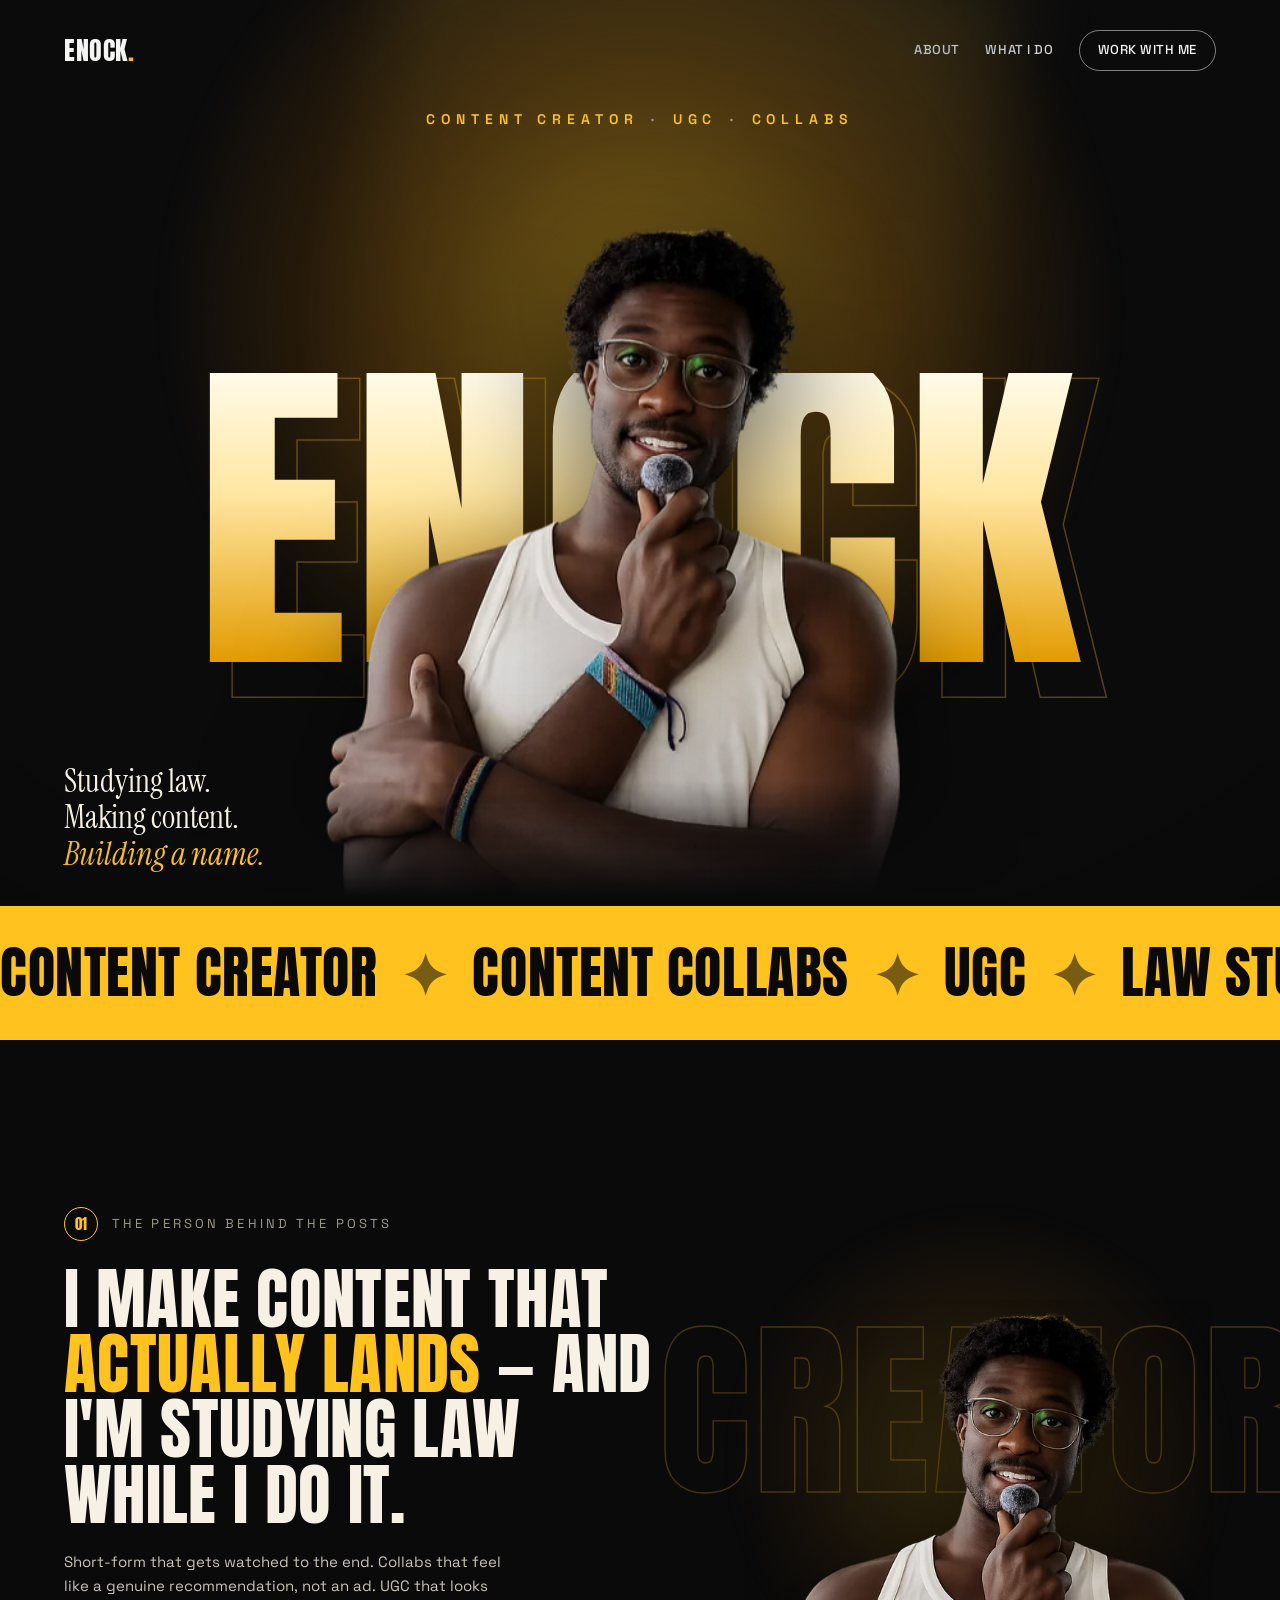
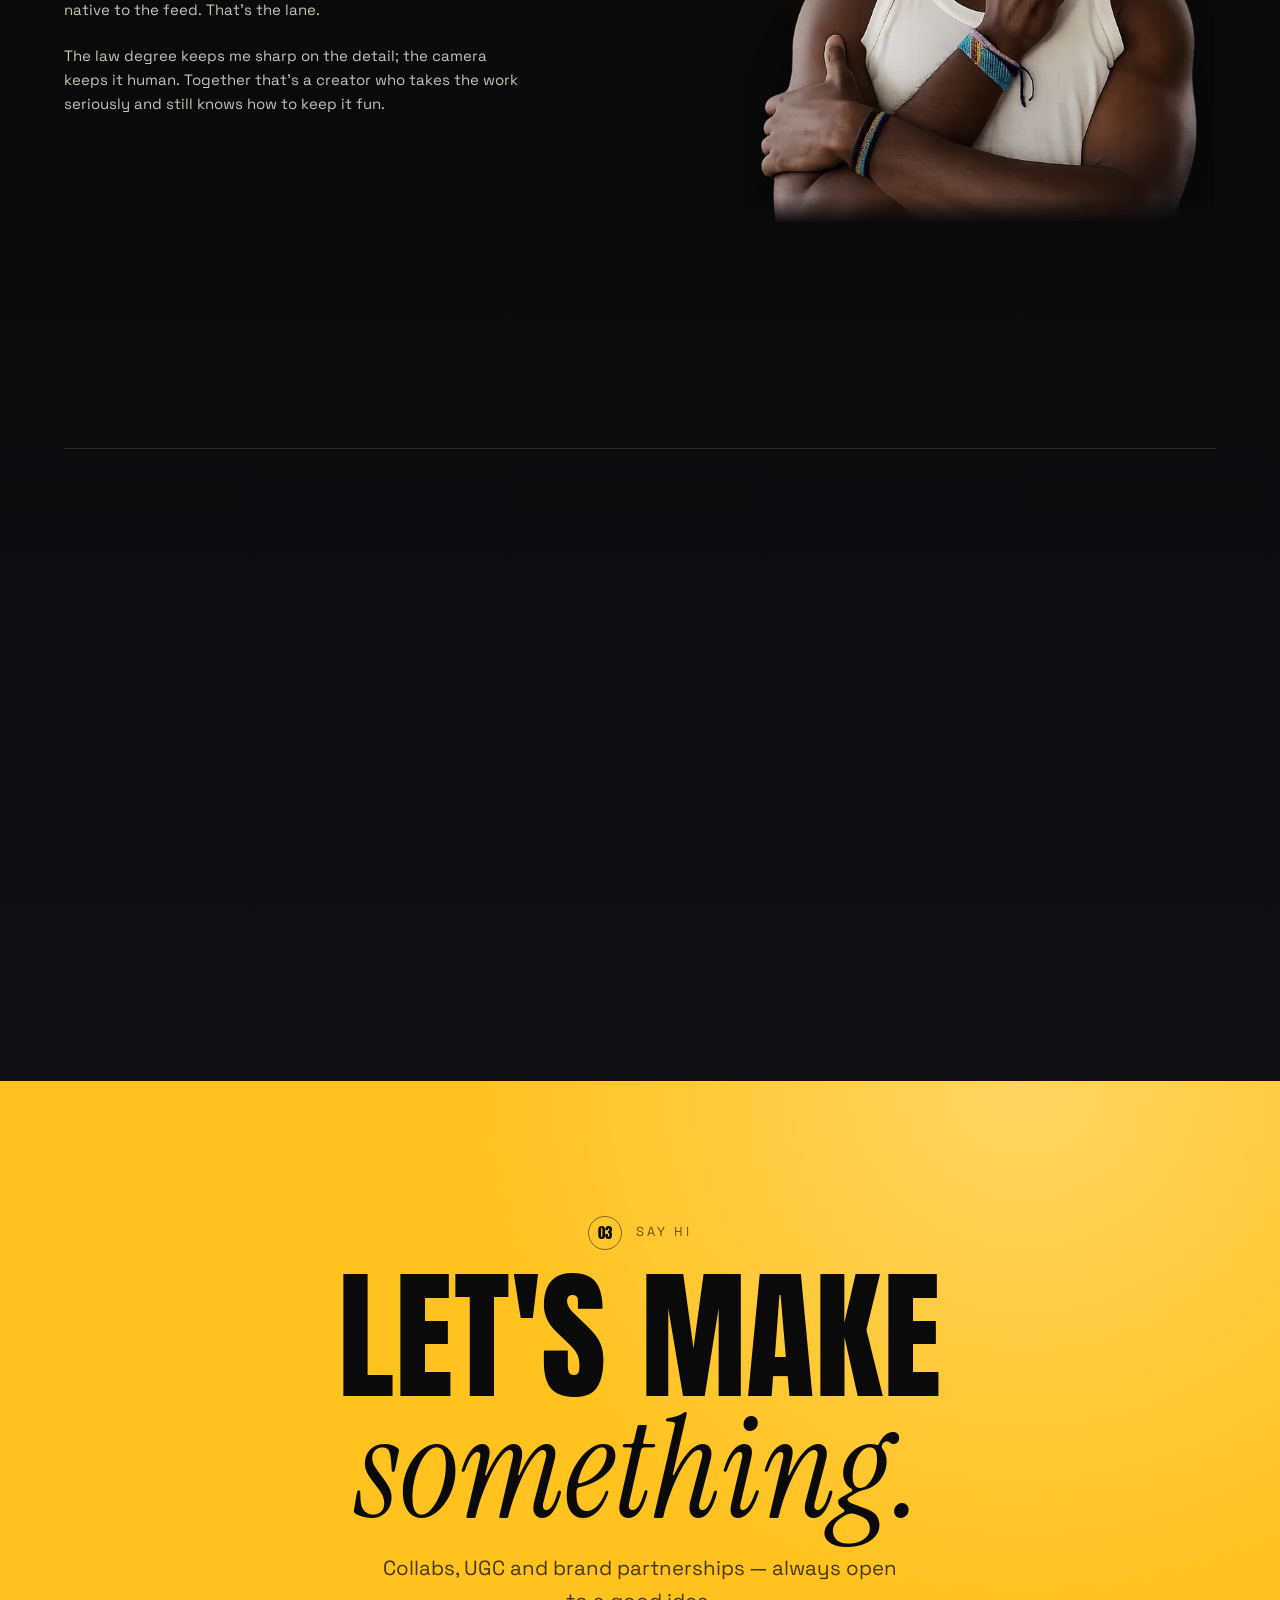
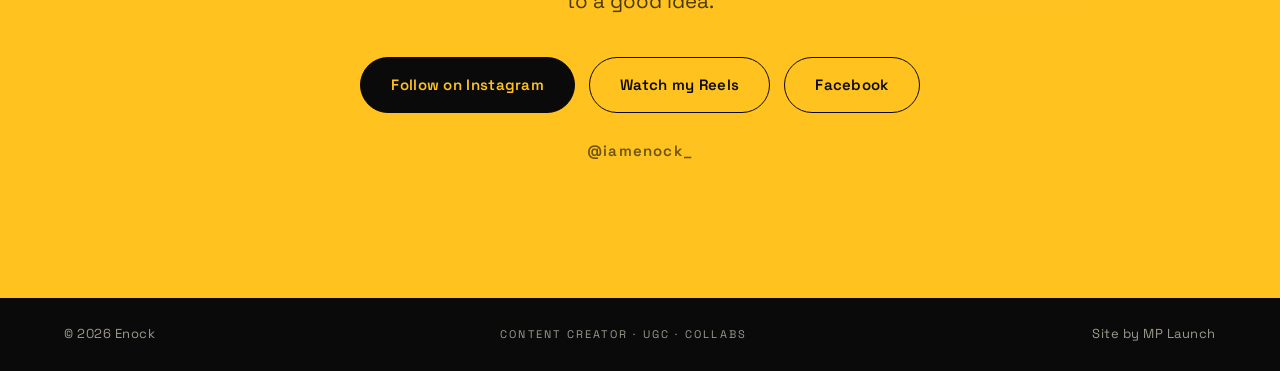
==== commit 307a8e88: "Fix About photo: crop-to-body art + aspect-locked (no stretch), stronger presence - Root cause of "s" ====
--- a/index.html
+++ b/index.html
@@ -102,10 +102,10 @@
 
         <div class="about__visual" aria-hidden="true">
           <span class="about__ghost">CREATOR</span>
-          <img class="about__cut" src="assets/enock.webp"
-               srcset="assets/enock-mobile.webp 900w, assets/enock.webp 1536w"
-               sizes="(max-width:820px) 74vw, 520px"
-               alt="" width="1536" height="1024" loading="lazy" decoding="async" />
+          <img class="about__cut" src="assets/enock-about.webp"
+               srcset="assets/enock-about-m.webp 640w, assets/enock-about.webp 825w"
+               sizes="(max-width:820px) 62vw, 460px"
+               alt="" width="825" height="919" loading="lazy" decoding="async" />
         </div>
       </div>
     </section>
--- a/styles.css
+++ b/styles.css
@@ -95,8 +95,7 @@
 }
 @media (max-width:640px){
   .nav{ padding-left:18px; padding-right:18px; }
-  .nav__links a:not(.nav__cta){ display:none; }
-  .nav__cta{ padding:7px 15px !important; font-size:11px; }
+  .nav__links a{ display:none; }   /* logo-only nav on phones; the big CTA lives at the bottom */
 }
 
 /* ============================================================
@@ -228,32 +227,32 @@
 }
 .about__text{ color:#c9c4b6; max-width:46ch; margin-top:22px; font-size:clamp(15px,1.15vw,18px); }
 .about__visual{
-  position:relative; display:flex; align-items:flex-end; justify-content:center;
-  min-height:clamp(460px,50vw,640px);
+  position:relative; min-height:clamp(480px,52vw,640px);
 }
 .about__visual::before{                      /* soft gold glow so he's grounded, not floating */
-  content:""; position:absolute; z-index:0; left:50%; top:44%; transform:translate(-50%,-50%);
-  width:130%; max-width:720px; aspect-ratio:1;
+  content:""; position:absolute; z-index:0; left:50%; bottom:6%; transform:translateX(-50%);
+  width:min(120%,600px); aspect-ratio:1;
   background:radial-gradient(circle, rgba(255,194,30,.20), rgba(255,150,0,.06) 42%, transparent 64%);
   filter:blur(6px);
 }
 .about__ghost{
-  position:absolute; z-index:0; top:50%; left:50%; transform:translate(-48%,-60%);
+  position:absolute; z-index:0; left:50%; bottom:34%; transform:translateX(-50%);
   font-family:"Anton",sans-serif; font-size:clamp(5rem,15vw,13rem); color:transparent;
   -webkit-text-stroke:1.4px rgba(255,194,30,.24); text-transform:uppercase;
   letter-spacing:.02em; white-space:nowrap;
 }
 .about__cut{
-  position:relative; z-index:1; width:min(140%,660px); margin-bottom:-7%;
+  position:absolute; z-index:1; left:50%; bottom:0; transform:translateX(-50%);
+  width:min(104%,470px); height:auto;         /* cropped-to-body art; absolute + height:auto = aspect locked */
   filter:drop-shadow(0 34px 55px rgba(0,0,0,.55));
-  -webkit-mask-image:linear-gradient(to bottom,#000 91%,transparent);
-          mask-image:linear-gradient(to bottom,#000 91%,transparent);
+  -webkit-mask-image:linear-gradient(to bottom,#000 95%,transparent);
+          mask-image:linear-gradient(to bottom,#000 95%,transparent);
 }
 @media (max-width:820px){
   .about__inner{ grid-template-columns:1fr; gap:0; }
-  .about__visual{ order:-1; min-height:clamp(340px,82vw,460px); }
-  .about__ghost{ transform:translate(-50%,-60%); }
-  .about__cut{ width:min(86%,380px); margin-bottom:-2%; }
+  .about__visual{ order:-1; min-height:clamp(360px,84vw,480px); }
+  .about__ghost{ bottom:36%; }
+  .about__cut{ width:min(72%,330px); }
 }
 
 /* ============================================================
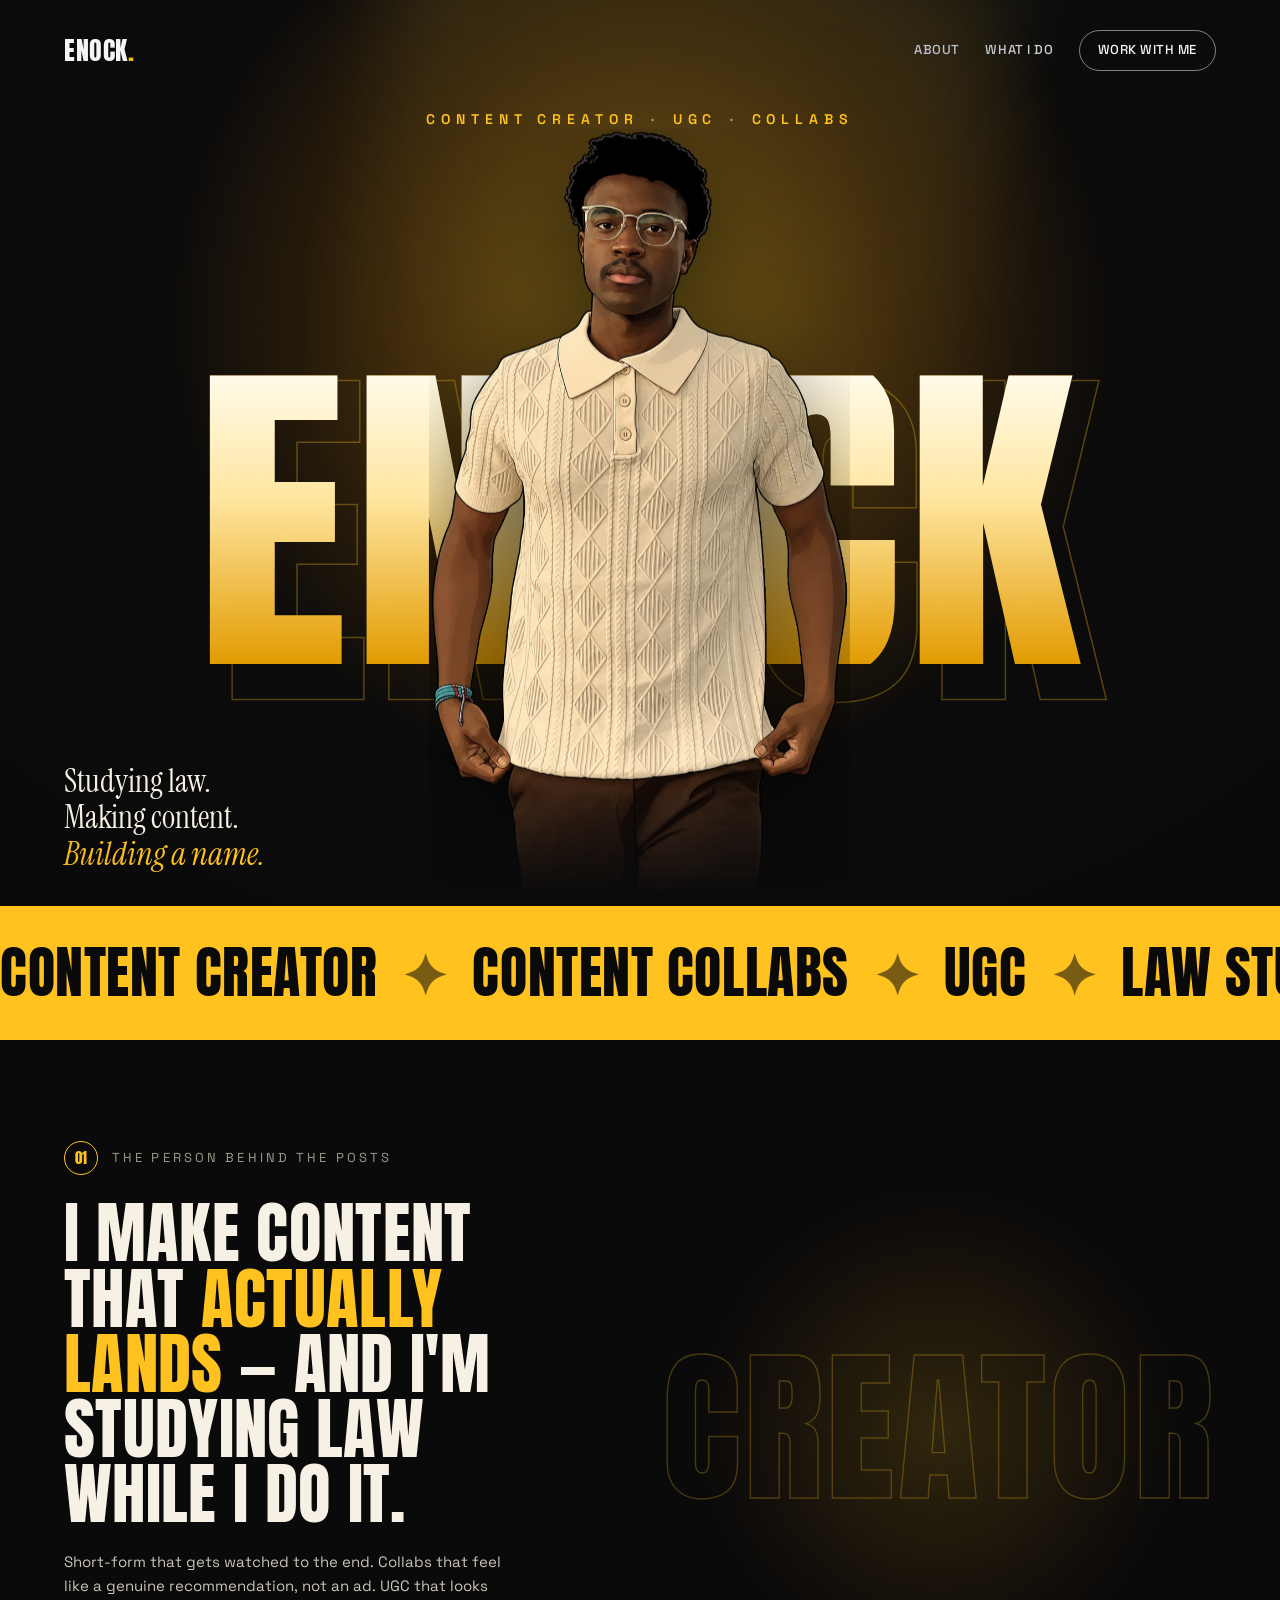
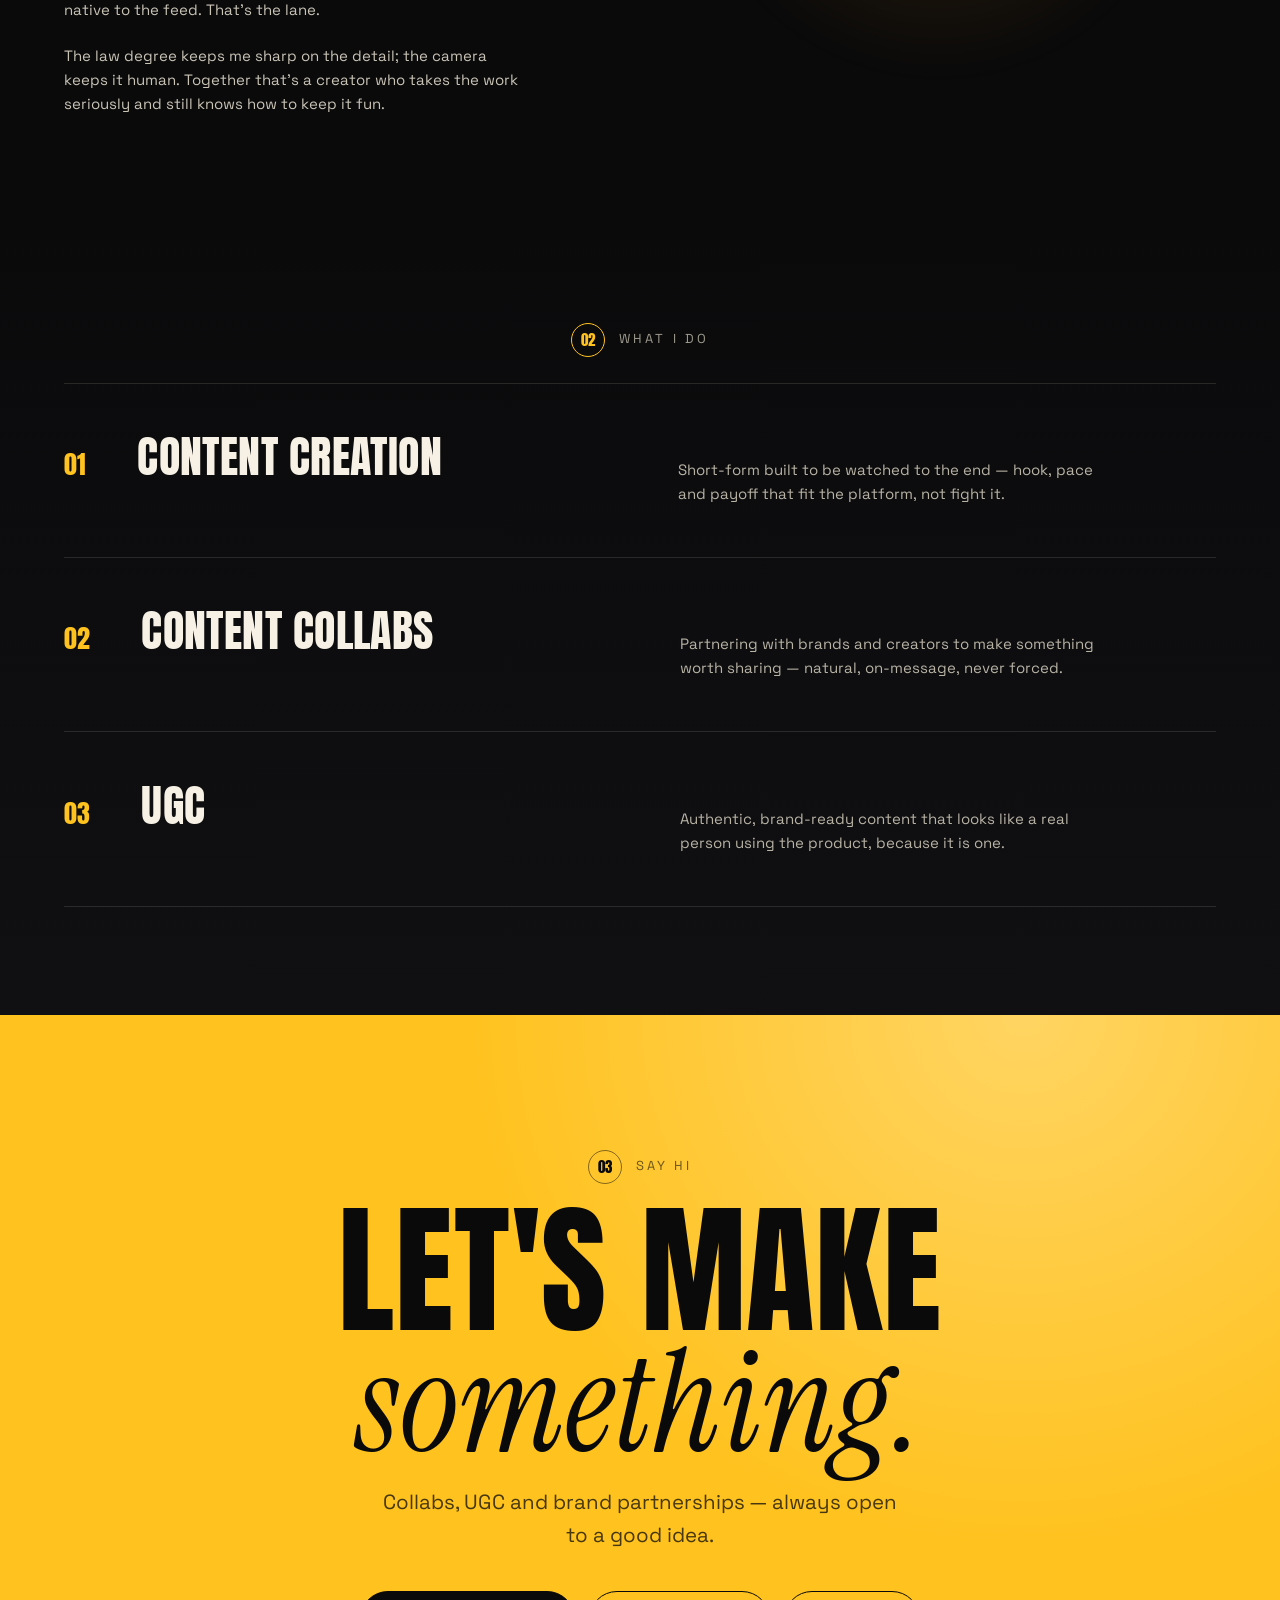
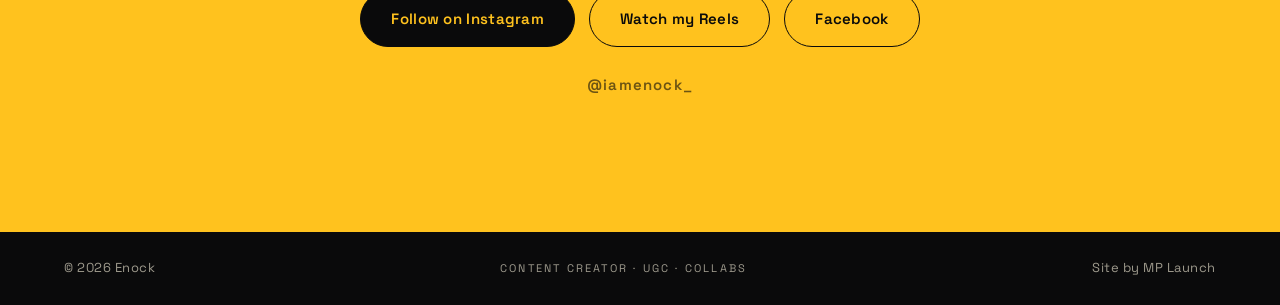
==== commit 07398f02: "Fix scroll lag + remove About photo (keep Enock in hero only) Perf: scrub:0.5 smoothing on parallax," ====
--- a/index.html
+++ b/index.html
@@ -102,10 +102,6 @@
 
         <div class="about__visual" aria-hidden="true">
           <span class="about__ghost">CREATOR</span>
-          <img class="about__cut" src="assets/enock-about.webp"
-               srcset="assets/enock-about-m.webp 640w, assets/enock-about.webp 825w"
-               sizes="(max-width:820px) 62vw, 460px"
-               alt="" width="825" height="919" loading="lazy" decoding="async" />
         </div>
       </div>
     </section>
--- a/styles.css
+++ b/styles.css
@@ -151,10 +151,10 @@
 }
 .hero__cut{
   position:relative; z-index:2; height:min(86svh,780px); width:auto;
-  filter:drop-shadow(0 40px 60px rgba(0,0,0,.6));
+  filter:drop-shadow(0 30px 45px rgba(0,0,0,.55));
   -webkit-mask-image:linear-gradient(to bottom, #000 84%, transparent 99%);
           mask-image:linear-gradient(to bottom, #000 84%, transparent 99%);
-  will-change:transform;
+  will-change:transform; transform:translateZ(0); backface-visibility:hidden;
 }
 
 .hero__foot{
@@ -227,32 +227,24 @@
 }
 .about__text{ color:#c9c4b6; max-width:46ch; margin-top:22px; font-size:clamp(15px,1.15vw,18px); }
 .about__visual{
-  position:relative; min-height:clamp(480px,52vw,640px);
-}
-.about__visual::before{                      /* soft gold glow so he's grounded, not floating */
-  content:""; position:absolute; z-index:0; left:50%; bottom:6%; transform:translateX(-50%);
-  width:min(120%,600px); aspect-ratio:1;
-  background:radial-gradient(circle, rgba(255,194,30,.20), rgba(255,150,0,.06) 42%, transparent 64%);
+  position:relative; display:grid; place-items:center;
+  min-height:clamp(220px,28vw,320px);
+}
+.about__visual::before{                      /* soft gold glow behind the watermark */
+  content:""; position:absolute; z-index:0; left:50%; top:50%; transform:translate(-50%,-50%);
+  width:min(120%,560px); aspect-ratio:1;
+  background:radial-gradient(circle, rgba(255,194,30,.16), rgba(255,150,0,.05) 42%, transparent 64%);
   filter:blur(6px);
 }
 .about__ghost{
-  position:absolute; z-index:0; left:50%; bottom:34%; transform:translateX(-50%);
-  font-family:"Anton",sans-serif; font-size:clamp(5rem,15vw,13rem); color:transparent;
-  -webkit-text-stroke:1.4px rgba(255,194,30,.24); text-transform:uppercase;
+  position:relative; z-index:1;
+  font-family:"Anton",sans-serif; font-size:clamp(4rem,13vw,11rem); color:transparent;
+  -webkit-text-stroke:1.4px rgba(255,194,30,.26); text-transform:uppercase;
   letter-spacing:.02em; white-space:nowrap;
 }
-.about__cut{
-  position:absolute; z-index:1; left:50%; bottom:0; transform:translateX(-50%);
-  width:min(104%,470px); height:auto;         /* cropped-to-body art; absolute + height:auto = aspect locked */
-  filter:drop-shadow(0 34px 55px rgba(0,0,0,.55));
-  -webkit-mask-image:linear-gradient(to bottom,#000 95%,transparent);
-          mask-image:linear-gradient(to bottom,#000 95%,transparent);
-}
 @media (max-width:820px){
-  .about__inner{ grid-template-columns:1fr; gap:0; }
-  .about__visual{ order:-1; min-height:clamp(360px,84vw,480px); }
-  .about__ghost{ bottom:36%; }
-  .about__cut{ width:min(72%,330px); }
+  .about__inner{ grid-template-columns:1fr; gap:clamp(12px,4vw,24px); }
+  .about__visual{ order:-1; min-height:clamp(120px,26vw,180px); }
 }
 
 /* ============================================================
